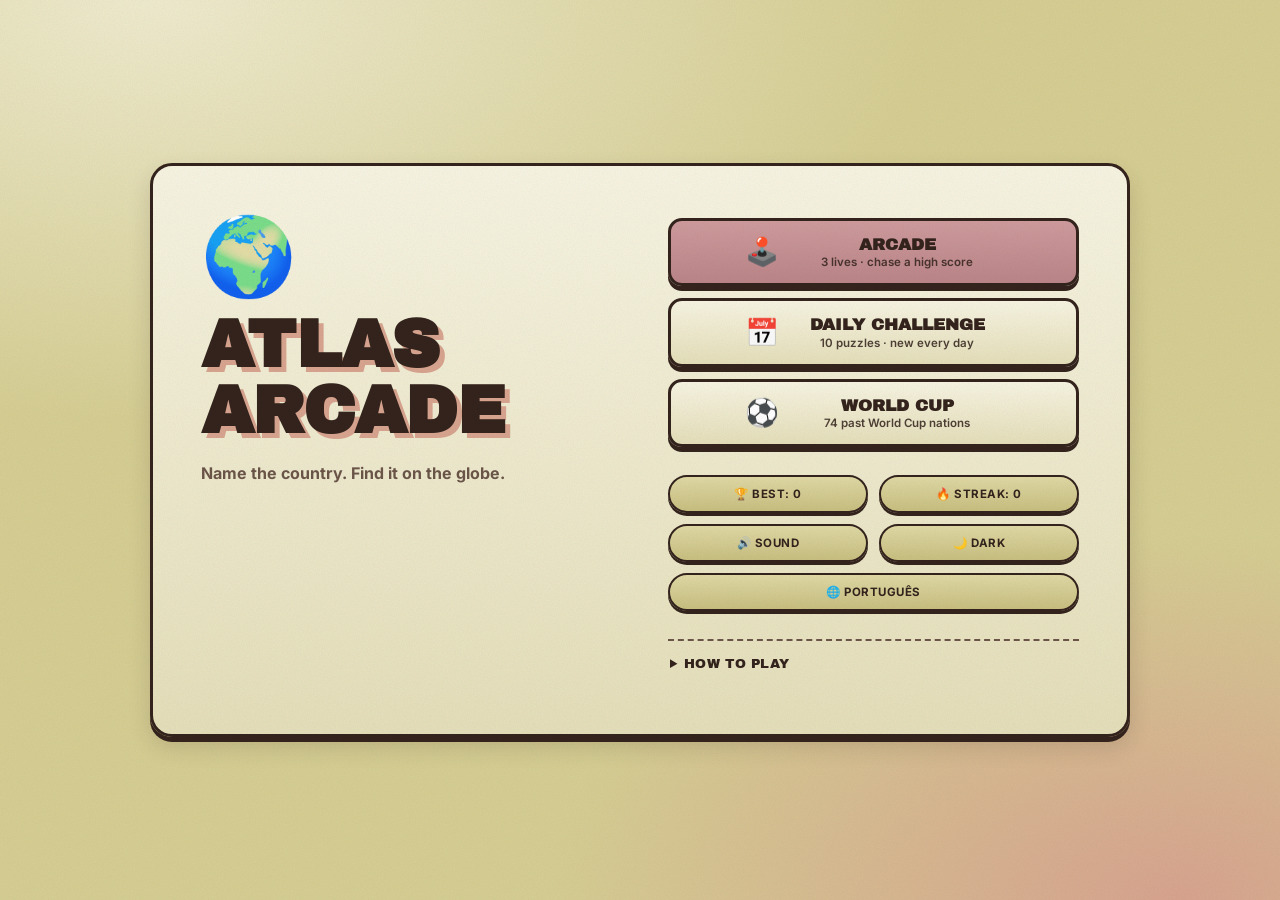
==== index.html @ b8365727 "Show mode, category and difficulty in the HUD, and centre the menu buttons HUD - A two-line readout " ====
<!DOCTYPE html>
<html lang="en">
  <head>
    <meta charset="UTF-8" />
    <meta name="viewport" content="width=device-width, initial-scale=1, viewport-fit=cover" />
    <title>Atlas Arcade: flags, capitals & the globe</title>
    <meta name="description" content="An arcade geography quiz: name countries from flags & shapes, guess capitals, and locate places on a spinning globe." />

    <!-- canonical -->
    <link rel="canonical" href="https://azevedev.github.io/atlas-arcade/" />

    <!-- Open Graph (LinkedIn, Facebook, Slack, Discord…) -->
    <meta property="og:type" content="website" />
    <meta property="og:site_name" content="Atlas Arcade" />
    <meta property="og:title" content="Atlas Arcade: a geography arcade" />
    <meta property="og:description" content="Name countries from their flag or shape, guess capitals, and tap the spinning globe to locate places. Daily challenge with a shareable emoji grid. Free, no sign-up, plays offline." />
    <meta property="og:url" content="https://azevedev.github.io/atlas-arcade/" />
    <meta property="og:image" content="https://azevedev.github.io/atlas-arcade/assets/social/og.jpg" />
    <meta property="og:image:type" content="image/jpeg" />
    <meta property="og:image:width" content="1200" />
    <meta property="og:image:height" content="630" />
    <meta property="og:image:alt" content="Atlas Arcade: flags, capitals and a spinning globe" />

    <!-- Twitter / X -->
    <meta name="twitter:card" content="summary_large_image" />
    <meta name="twitter:title" content="Atlas Arcade: a geography arcade" />
    <meta name="twitter:description" content="Name countries from their flag or shape, guess capitals, and tap the spinning globe. New daily challenge every day." />
    <meta name="twitter:image" content="https://azevedev.github.io/atlas-arcade/assets/social/og.jpg" />

    <!-- PWA / mobile -->
    <meta name="theme-color" content="#d6ce93" />
    <meta name="apple-mobile-web-app-capable" content="yes" />
    <meta name="apple-mobile-web-app-title" content="Atlas Arcade" />
    <meta name="apple-mobile-web-app-status-bar-style" content="black-translucent" />
    <link rel="manifest" href="./manifest.webmanifest" />
    <link rel="apple-touch-icon" href="./assets/social/icon-180.png" />

    <link rel="icon" href="data:image/svg+xml,%3Csvg xmlns='http://www.w3.org/2000/svg' viewBox='0 0 100 100'%3E%3Ctext y='.9em' font-size='90'%3E🌍%3C/text%3E%3C/svg%3E" />
    <link rel="stylesheet" href="./styles/theme.css" />
    <link rel="stylesheet" href="./styles/screens.css" />
    <link rel="stylesheet" href="./styles/globe.css" />

    <!-- vendored libraries (globals: d3, topojson) -->
    <script src="./vendor/d3.v7.min.js"></script>
    <script src="./vendor/topojson-client.min.js"></script>
  </head>
  <body>
    <!-- boot splash: shown until main.js has data + UI ready (see #app_loaded) -->
    <div id="boot" class="boot" role="status" aria-live="polite">
      <div class="boot-globe">🌍</div>
      <p class="boot-text" data-i18n="app.loading">Loading Atlas Arcade…</p>
    </div>

    <div id="app">
      <!-- ================= MENU ================= -->
      <section id="screen-menu" class="screen active">
        <div class="menu-card">
          <div class="menu-brand">
            <div class="logo">🌍</div>
            <h1 class="title">Atlas Arcade</h1>
            <p class="tagline" data-i18n="app.tagline">Name the country. Find it on the globe.</p>
          </div>

          <div class="menu-main">
            <div class="menu-buttons">
              <button class="btn btn-primary" id="play-arcade">
                <span class="btn-emoji">🕹️</span>
                <span class="btn-labels"><b data-i18n="menu.arcade">Arcade</b><small data-i18n="menu.arcadeSub">3 lives · chase a high score</small></span>
              </button>
              <button class="btn btn-secondary" id="play-daily">
                <span class="btn-emoji">📅</span>
                <span class="btn-labels"><b data-i18n="menu.daily">Daily Challenge</b><small id="daily-sub">10 puzzles · new every day</small></span>
              </button>
              <button class="btn btn-secondary" id="play-worldcup">
                <span class="btn-emoji">⚽</span>
                <span class="btn-labels"><b data-i18n="menu.worldcup">World Cup</b><small data-i18n="menu.worldcupSub">74 past World Cup nations</small></span>
              </button>
            </div>

            <div class="menu-meta">
              <span id="best-chip" class="chip">🏆 Best: 0</span>
              <span id="streak-chip" class="chip">🔥 Streak: 0</span>
              <button id="mute-toggle" class="chip chip-btn">🔊 Sound</button>
              <button id="theme-toggle" class="chip chip-btn">🌙 Theme</button>
              <button id="lang-toggle" class="chip chip-btn">🌐 Português</button>
            </div>

            <details class="howto">
              <summary data-i18n="menu.howto">How to play</summary>
              <ul>
                <li data-i18n-html="menu.howto1"><b>Name the country</b> from its flag, its shape, or where it lights up on the globe.</li>
                <li data-i18n-html="menu.howto2"><b>Name the capital</b>. A soft blob shows roughly where it sits.</li>
                <li data-i18n-html="menu.howto3"><b>Locate it</b> by tapping the spinning globe as close as you can. Pinch, scroll, or use the +/− buttons to zoom in on small countries.</li>
                <li data-i18n-html="menu.howto4">Tap a flag or shape to see it full size.</li>
                <li data-i18n-html="menu.howto5">Every question starts at full points. Hints and wrong guesses cost you. Chain correct answers for a <b>combo</b>.</li>
              </ul>
            </details>
          </div>
        </div>
      </section>

      <!-- ================= ARCADE CATEGORY PICKER ================= -->
      <section id="screen-arcade" class="screen">
        <div class="menu-card">
          <button class="back-link" id="arcade-back" data-i18n="picker.back">‹ Back</button>
          <div class="logo small">🕹️</div>
          <h2 class="cats-title" id="picker-title">Pick a mode</h2>
          <p class="diff-note" id="picker-note" hidden></p>
          <div class="diff-row" role="group" data-i18n-aria="diff.group" aria-label="Difficulty">
            <button type="button" class="diff-btn" data-diff="easy"   data-i18n="diff.easy">Easy</button>
            <button type="button" class="diff-btn" data-diff="normal" data-i18n="diff.normal">Normal</button>
            <button type="button" class="diff-btn" data-diff="hard"   data-i18n="diff.hard">Hard</button>
          </div>
          <p class="diff-note" id="diff-note"></p>

          <div class="cat-grid" id="arcade-cats"></div>
        </div>
      </section>

      <!-- ================= GAME ================= -->
      <section id="screen-game" class="screen">
        <header class="hud">
          <button class="hud-back" id="hud-back" data-i18n-aria="hud.back" aria-label="Back to menu">✕</button>
          <div class="hud-score"><span class="hud-label" data-i18n="hud.score">SCORE</span><span id="hud-score">0</span></div>
          <div class="hud-meta" id="hud-meta">
            <span class="hud-label" id="hud-mode"></span>
            <span class="hud-sub" id="hud-sub"></span>
          </div>
          <div class="hud-right">
            <div class="hud-lives" id="hud-lives"></div>
            <div class="hud-progress" id="hud-progress" hidden></div>
            <div class="hud-combo" id="hud-combo" hidden><span id="hud-mult">x2</span> <span class="combo-word" data-i18n="hud.combo">combo</span></div>
          </div>
        </header>

        <div class="stage">
          <div class="globe-wrap">
            <canvas id="globe"></canvas>
            <div id="globe-label" class="globe-label" hidden></div>
            <div id="locate-badge" class="locate-badge" hidden data-i18n="game.tapGlobe">tap the globe 👆</div>
            <!-- pinch works on touch and the wheel works on trackpads; these are
                 the discoverable + keyboard-reachable equivalent -->
            <!-- The stack is anchored to the bottom, so it grows upward. Order
                 matters: reset appears and disappears, so it sits at the top,
                 and + is last so the button you click repeatedly never moves
                 out from under your finger. -->
            <div class="globe-zoom" role="group" data-i18n-aria="zoom.group" aria-label="Globe zoom">
              <button type="button" class="globe-zoom-btn zoom-reset" id="zoom-reset" data-i18n-aria="zoom.reset" aria-label="Reset zoom" hidden>1×</button>
              <button type="button" class="globe-zoom-btn" id="zoom-out" data-i18n-aria="zoom.out" aria-label="Zoom out">−</button>
              <button type="button" class="globe-zoom-btn" id="zoom-in" data-i18n-aria="zoom.in" aria-label="Zoom in">+</button>
            </div>
          </div>

          <button type="button" class="clue-media" id="clue-media" hidden data-i18n-aria="clue.enlarge" aria-label="Enlarge the clue">
            <img id="clue-flag" class="clue-flag" alt="flag" hidden />
            <svg id="clue-shape" class="clue-shape" viewBox="0 0 260 260" hidden></svg>
          </button>

          <!-- result banner: sits at the top so the globe stays visible -->
          <div class="reveal" id="reveal" hidden>
            <div class="reveal-inner">
              <span class="reveal-mark" id="reveal-mark">✓</span>
              <div class="reveal-body">
                <div class="reveal-text" id="reveal-text"></div>
                <div class="reveal-points" id="reveal-points"></div>
              </div>
              <button class="reveal-continue" id="reveal-continue" hidden data-i18n="game.continue">Continue ›</button>
            </div>
          </div>
        </div>

        <div class="panel">
          <div class="meter">
            <span class="stopwatch" id="stopwatch">⏱ 0.0s</span>
            <span class="points-chip" id="points-chip"></span>
          </div>
          <p class="prompt" id="prompt">…</p>

          <div class="guesses" id="guesses"></div>
          <div class="hint-log" id="hint-log"></div>

          <div class="answer-row" id="answer-row">
            <div class="ac">
              <input id="answer" class="answer-input" type="text" autocomplete="off" autocapitalize="off" autocorrect="off" spellcheck="false" data-i18n-ph="game.placeholder" placeholder="Type your answer…" disabled />
              <ul id="suggestions" class="suggestions" role="listbox" hidden></ul>
            </div>
          </div>

          <div class="controls">
            <button class="btn btn-hint" id="btn-hint">💡 <span data-i18n="game.hint">Hint</span> <span id="hint-count" class="pill"></span></button>
            <button class="btn btn-skip" id="btn-skip"><span data-i18n="game.skip">Skip</span> ⏭</button>
          </div>
        </div>
      </section>

      <!-- ================= RESULTS ================= -->
      <section id="screen-results" class="screen">
        <div class="results-card">
          <h2 id="results-title" data-i18n="results.over">Run over!</h2>
          <div class="results-score"><span id="results-score">0</span><small data-i18n="results.points">points</small></div>
          <div id="results-stats" class="results-stats"></div>
          <div id="share-head" class="share-head" hidden></div>
          <pre id="share-grid" class="share-grid" hidden></pre>
          <div class="results-buttons">
            <button class="btn btn-secondary" id="share-btn" hidden data-i18n="results.share">📋 Share result</button>
            <button class="btn btn-primary" id="again-btn" data-i18n="results.again">Play again</button>
            <button class="btn btn-ghost" id="menu-btn" data-i18n="results.menu">Menu</button>
          </div>
        </div>
      </section>

      <!-- full-size view of a flag / shape clue; closing returns to the question -->
      <div id="lightbox" class="lightbox" hidden role="dialog" aria-modal="true" aria-labelledby="lightbox-title">
        <div class="lightbox-panel">
          <div class="lightbox-head">
            <h2 class="lightbox-title" id="lightbox-title" data-i18n="clue.title">Clue</h2>
            <button type="button" class="lightbox-close" id="lightbox-close" data-i18n-aria="clue.close" aria-label="Close and keep playing">✕</button>
          </div>
          <div class="lightbox-body" id="lightbox-body"></div>
        </div>
      </div>

      <div id="toast" class="toast" hidden></div>
    </div>

    <script type="module" src="./src/main.js"></script>
    <script>
      // Register the service worker for offline play + instant repeat loads.
      // Kept out of the module so a load failure never blocks the game.
      if ("serviceWorker" in navigator) {
        window.addEventListener("load", () => {
          navigator.serviceWorker.register("./sw.js").catch(() => {});
        });
      }
    </script>
  </body>
</html>
---- styles/theme.css ----
/* ============ fonts ============ */
/* Archivo Black for chunky display type, Inter for UI. */
@font-face {
  font-family: "Archivo Black";
  src: url("../assets/fonts/archivo-black.woff2") format("woff2");
  font-weight: 400;
  font-display: swap;
}
@font-face {
  font-family: "Inter";
  src: url("../assets/fonts/inter.woff2") format("woff2");
  font-weight: 100 900;
  font-display: swap;
}

/* ============================================================
   EARTHY TONES
   Dry Sage, Vanilla Custard, Vanilla Cream, Light Bronze, Dusty Rose,
   grounded on a rich umber ink.

   Accent lock: Dusty Rose is the ONE accent. It carries every primary
   action and every "this is the answer" moment. Sage / custard / cream /
   bronze are the neutral surface ramp and never signal an action.

   Radius rule (documented, per the shape lock):
     cards + panels  -> --radius-lg (22px)
     buttons, inputs -> --radius    (14px)
     chips + pills   -> --radius-pill (full)
   ============================================================ */
:root {
  /* raw palette */
  --sage: #a3a380;
  --sage-light: #b4b494;
  --custard: #d6ce93;
  --custard-light: #e0d9a5;
  --custard-deep: #c8bf80;
  --cream: #efebce;
  --cream-light: #f7f4e2;
  --cream-deep: #e5dfba;
  --bronze: #d8a48f;
  --bronze-light: #e3b8a6;
  --rose: #bb8588;
  --rose-light: #cf9b9d;
  --rose-deep: #9c6a6d;
  --umber: #33231c;

  /* semantic */
  --ink: #33231c;
  --ink-soft: #6b5548; /* 5.8:1 on cream */
  --line: #33231c;

  --bg-1: var(--custard);
  --card: var(--cream);
  --card-2: var(--cream-deep);
  /* page lighting: key light upper-left, bounce lower-right. Themed, because
     the raw palette tints would stay bright and blow out the dark mode. */
  --bg-glow-1: var(--cream);
  --bg-glow-2: var(--bronze);

  /* Accent contrast set. --accent is a fill colour only; at 2.6:1 on cream it
     can never be text. The three tokens below are the readable forms:
       --on-accent       text ON a rose fill              (4.9:1)
       --accent-text     rose AS text on the page / card  (5.4:1)
       --accent-text-inv rose AS text on an --ink fill    (4.9:1) */
  --accent: var(--rose);
  --accent-2: var(--bronze);
  --on-accent: #33231c;
  --accent-text: #8a4c50;
  --accent-text-inv: #bb8588;
  --focus-ring: #33231c;

  /* Success is the one place a second hue is allowed past the accent lock:
     "you got it right" is real semantic state, not decoration. Leaf green,
     picked to sit with the globe's temperate band rather than fight it.
       --ok      fill, carries ink text at 6.0:1
       --ok-text green AS text on the card at 5.6:1 */
  --ok: #8fae62;
  --ok-text: #4a6330;

  /* Continue is "move on", not "you were right", so it must not be green and
     must not be the rose accent either. Sky blue lifted off the globe's own
     atmosphere halo, so the one cool colour in the UI has a source.
     Light-with-ink-text like every other button here, rather than the lone
     dark-with-light-text button; also just reads more obviously blue.
     Ink clears 7.3:1 on the dark stop. Mid blues are avoided on purpose: they
     fail AA against both ink and cream. */
  --sheen-blue: linear-gradient(180deg, #a8d5e6, #86bcd4);
  --on-blue: #33231c;

  /* 2D-shader surfaces: a baked top-light gradient, a chunky offset shadow
     standing in for a hard cast shadow, and a soft tinted ambient shadow. */
  --sheen-card: linear-gradient(180deg, var(--cream-light), var(--cream-deep));
  --sheen-primary: linear-gradient(180deg, var(--rose-light), var(--rose));
  --sheen-quiet: linear-gradient(180deg, var(--custard-light), var(--custard-deep));
  --shadow-hard: 0 5px 0 var(--line);
  --shadow-hard-lift: 0 8px 0 var(--line);
  --shadow-soft: 0 10px 22px rgba(51, 35, 28, 0.16);

  /* ---- globe: a lit planet, not UI chrome ----
     The chrome stays cartoon; the globe is the one object on screen that reads
     naturalistic. The natural colours are pulled toward the palette on purpose:
     the ice is near cream, the arid band near custard, the temperate band near
     sage, so a realistic Earth still sits inside Earthy Tones. */
  --globe-ocean-deep: #245a70;
  --globe-ocean-shallow: #3f8ba4;
  /* land colour comes from the sampled Natural Earth II texture; this is only
     the fallback for the frames before it decodes, and if it fails to load */
  --globe-land-fallback: #6f8a53;
  --globe-atmosphere: #86bcd4;
  --globe-glare: rgba(255, 252, 240, 0.85);
  --globe-limb-light: #cfe6f0;
  --globe-limb-dark: #17384a;
  --globe-border: rgba(24, 44, 34, 0.45);
  --globe-graticule: rgba(233, 240, 226, 0.26);
  --globe-highlight: #bb8588;
  --globe-marker: #9c6a6d;
  --globe-blob: #d8a48f;
  --globe-sphere-line: #33231c;
  /* the country the player tapped, and the line back to the answer.
     Sage, not a foreign blue: it is palette-native and still reads apart
     from the rose answer. */
  --globe-tap: #7d7d5c; /* fills the tapped country, so it must beat the sage land */
  --globe-tap-pin: #d6ce93; /* the pin itself, kept far from rose so the two reads apart */
  --globe-arc: #6b5548;
  --globe-capital: #d6ce93;
  /* terminator: warm sunlight falling into cold shadow, not warm-into-brown */
  --globe-shade-light: rgba(255, 250, 228, 0.16);
  --globe-shade-dark: rgba(6, 20, 32, 0.55);
  /* the answer, once you have got it right */
  --globe-correct: #8fae62;

  --radius: 14px;
  --radius-lg: 22px;
  --radius-pill: 999px;
  --border: 3px solid var(--line);
}

/* ============ DARK: dusk over the same earth ============ */
:root[data-theme="dark"] {
  --ink: #efebce;
  --ink-soft: #b3a48f;
  --line: #1c1310;

  --bg-1: #241a15;
  --card: #3a2a22;
  --card-2: #4a362c;
  --bg-glow-1: #3f2e25;
  --bg-glow-2: #533630;

  --accent: var(--rose);
  --accent-2: var(--bronze);
  /* --ink flips to cream here, so the two accent-as-text tokens swap with it */
  --on-accent: #33231c;
  --accent-text: #cf9b9d;
  --accent-text-inv: #8a4c50;
  --focus-ring: #efebce;

  --ok: #8fae62;
  --ok-text: #a8c47c; /* 7.1:1 on the dark card */

  --sheen-card: linear-gradient(180deg, #45332a, #33251e);
  --sheen-primary: linear-gradient(180deg, var(--rose-light), var(--rose-deep));
  --sheen-quiet: linear-gradient(180deg, #4a362c, #382a22);
  --shadow-hard: 0 5px 0 var(--line);
  --shadow-hard-lift: 0 8px 0 var(--line);
  --shadow-soft: 0 10px 22px rgba(0, 0, 0, 0.42);

  /* the same planet at dusk: same hues, lower key, warmer glare */
  --globe-ocean-deep: #10303f;
  --globe-ocean-shallow: #22637a;
  --globe-land-fallback: #4a6136;
  --globe-atmosphere: #4d86a6;
  --globe-glare: rgba(255, 236, 198, 0.65);
  --globe-limb-light: #9dc4d6;
  --globe-limb-dark: #0a2331;
  --globe-border: rgba(12, 24, 18, 0.5);
  --globe-graticule: rgba(200, 214, 196, 0.16);
  --globe-highlight: #cf9b9d;
  --globe-marker: #efebce;
  --globe-blob: #d8a48f;
  --globe-sphere-line: #efebce;
  --globe-tap: #d6ce93;
  --globe-tap-pin: #d6ce93;
  --globe-arc: #b3a48f;
  --globe-capital: #d6ce93;
  --globe-shade-light: rgba(255, 244, 214, 0.14);
  --globe-shade-dark: rgba(2, 10, 18, 0.72);
  --globe-correct: #a8c47c;
}

/* ============ base ============ */
* { box-sizing: border-box; }
[hidden] { display: none !important; }
/* dvh keeps the layout still while the iOS Safari address bar collapses;
   the 100% above it is the fallback for browsers without dvh. */
html, body { margin: 0; height: 100%; height: 100dvh; }
body {
  font-family: "Inter", system-ui, sans-serif;
  color: var(--ink);
  /* warm key light from the upper left, bronze bounce from the lower right */
  background:
    radial-gradient(110% 85% at 12% 0%, var(--bg-glow-1) 0%, transparent 55%),
    radial-gradient(85% 70% at 92% 100%, var(--bg-glow-2) 0%, transparent 58%),
    var(--bg-1);
  background-attachment: fixed;
  -webkit-tap-highlight-color: transparent;
  overflow: hidden;
  transition: color 0.2s ease, background-color 0.2s ease;
}

/* Paper grain. Fixed and pointer-events:none so it composites once and never
   repaints with scrolling content. */
body::after {
  content: "";
  position: fixed;
  inset: 0;
  z-index: 90;
  pointer-events: none;
  opacity: 0.38;
  mix-blend-mode: multiply;
  background-image: url("data:image/svg+xml,%3Csvg xmlns='http://www.w3.org/2000/svg' width='160' height='160'%3E%3Cfilter id='n'%3E%3CfeTurbulence type='fractalNoise' baseFrequency='0.85' numOctaves='3' stitchTiles='stitch'/%3E%3C/filter%3E%3Crect width='160' height='160' filter='url(%23n)' opacity='0.32'/%3E%3C/svg%3E");
}
:root[data-theme="dark"] body::after { mix-blend-mode: screen; opacity: 0.2; }

h1, h2, h3, .title, .cats-title, #results-title {
  font-family: "Archivo Black", "Inter", sans-serif;
  text-transform: uppercase;
  letter-spacing: -0.01em;
  line-height: 0.98;
}
.prompt { font-family: "Archivo Black", "Inter", sans-serif; }

#app { height: 100%; position: relative; }

/* ============ keyboard focus ============ */
/* The game is fully playable from the keyboard, so every interactive element
   needs a visible ring. The offset puts it outside the control, on the page
   background, where --focus-ring always has full contrast. */
button:focus-visible,
input:focus-visible,
summary:focus-visible,
canvas:focus-visible,
[tabindex]:focus-visible {
  outline: 3px solid var(--focus-ring);
  outline-offset: 3px;
}

/* ============ screens ============ */
.screen { position: absolute; inset: 0; display: none; overflow: auto; }
.screen.active { display: flex; }

/* ============ buttons ============ */
/* Chunky moulded control: baked top-light gradient, thick ink outline, and a
   hard offset shadow that collapses on press so the button physically sinks. */
.btn {
  font-family: "Inter", sans-serif;
  font-weight: 800;
  text-transform: uppercase;
  letter-spacing: 0.03em;
  border: var(--border);
  border-radius: var(--radius);
  padding: 14px 20px;
  font-size: 0.98rem;
  color: var(--ink);
  background: var(--sheen-card);
  box-shadow: var(--shadow-hard);
  cursor: pointer;
  transition: transform 0.11s cubic-bezier(0.3, 1.6, 0.5, 1),
              box-shadow 0.11s cubic-bezier(0.3, 1.6, 0.5, 1),
              filter 0.15s ease;
  display: inline-flex;
  align-items: center;
  gap: 12px;
  justify-content: center;
}
.btn:hover { transform: translateY(-3px); box-shadow: var(--shadow-hard-lift); filter: brightness(1.03); }
.btn:active { transform: translateY(5px); box-shadow: 0 0 0 var(--line); filter: brightness(0.98); }
.btn:disabled {
  opacity: 0.45; cursor: default; transform: none;
  box-shadow: var(--shadow-hard); filter: none;
}

.btn-primary { background: var(--sheen-primary); color: var(--on-accent); }
.btn-secondary { background: var(--sheen-card); color: var(--ink); }
.btn-ghost { background: none; border-color: transparent; box-shadow: none; color: var(--ink-soft); }
.btn-ghost:hover { background: none; box-shadow: none; transform: translateY(-2px); color: var(--ink); }
.btn-ghost:active { box-shadow: none; transform: translateY(1px); }
.btn-hint { background: var(--sheen-card); color: var(--accent-text); border-color: var(--accent); }
.btn-skip { background: var(--sheen-quiet); color: var(--ink); }

.chip {
  font-family: "Inter", sans-serif;
  font-weight: 700;
  text-transform: uppercase;
  letter-spacing: 0.04em;
  font-size: 0.72rem;
  background: var(--sheen-quiet);
  color: var(--ink);
  border: 2px solid var(--line);
  border-radius: var(--radius-pill);
  padding: 7px 14px;
  box-shadow: 0 3px 0 var(--line);
  transition: transform 0.11s cubic-bezier(0.3, 1.6, 0.5, 1), box-shadow 0.11s ease;
}
.chip-btn { cursor: pointer; }
.chip-btn:hover { transform: translateY(-2px); box-shadow: 0 5px 0 var(--line); }
.chip-btn:active { transform: translateY(3px); box-shadow: 0 0 0 var(--line); }
.pill {
  background: var(--accent); color: var(--on-accent);
  border: 2px solid var(--line); border-radius: var(--radius-pill);
  padding: 1px 9px; font-size: 0.72rem; margin-left: 8px; font-weight: 800;
}

/* ============ toast ============ */
.toast {
  position: fixed; left: 50%; bottom: 28px; transform: translateX(-50%);
  background: var(--sheen-primary); color: var(--on-accent);
  padding: 13px 22px; border-radius: var(--radius-pill);
  font-weight: 800; text-transform: uppercase; letter-spacing: 0.04em; font-size: 0.85rem;
  z-index: 50; border: var(--border); box-shadow: var(--shadow-hard);
  animation: pop 0.28s cubic-bezier(0.3, 1.7, 0.5, 1);
}
@keyframes pop { from { transform: translateX(-50%) scale(0.7); opacity: 0; } }

/* ============ boot splash ============ */
.boot {
  position: fixed; inset: 0; z-index: 100;
  display: flex; flex-direction: column; align-items: center; justify-content: center;
  gap: 18px;
  background:
    radial-gradient(110% 85% at 12% 0%, var(--bg-glow-1) 0%, transparent 55%),
    var(--bg-1);
  transition: opacity 0.35s ease;
}
.boot-hide { opacity: 0; pointer-events: none; }
.boot-globe { font-size: 3.6rem; line-height: 1; animation: bob 2.6s ease-in-out infinite; }
.boot-text {
  font-family: "Archivo Black", sans-serif; text-transform: uppercase;
  letter-spacing: 0.06em; color: var(--ink); font-size: 0.9rem;
}
.boot-error { max-width: 340px; text-align: center; padding: 0 24px; color: var(--ink); }
.boot-error p { margin: 8px 0; color: var(--ink-soft); line-height: 1.5; }
.boot-error code { background: var(--card-2); padding: 3px 8px; border-radius: var(--radius-pill); font-size: 0.9em; }

/* ============ reduced motion ============ */
@media (prefers-reduced-motion: reduce) {
  *, *::before, *::after {
    animation-duration: 0.001ms !important;
    animation-iteration-count: 1 !important;
    transition-duration: 0.001ms !important;
    scroll-behavior: auto !important;
  }
}
---- styles/screens.css ----
/* ================= MENU ================= */
#screen-menu { align-items: center; justify-content: center; padding: 16px; }
.menu-card {
  width: min(460px, 94vw);
  background: var(--sheen-card);
  border: var(--border);
  border-radius: var(--radius-lg);
  box-shadow: var(--shadow-hard), var(--shadow-soft);
  padding: 24px 20px 20px;
  text-align: center;
}
/* Everything on this screen scales with the viewport so the card still fits a
   360x640 phone without scrolling. It used to overflow by 93px there. */
/* Decorative only. It must never take a click: the bob animation puts a
   transform on it, which creates a stacking context, which painted this
   full-width block on top of the absolutely-positioned back button and
   swallowed everything but its top 2px. */
.logo {
  font-size: clamp(2.4rem, 11vw, 3.6rem); line-height: 1;
  animation: bob 4s ease-in-out infinite;
  pointer-events: none;
}
@keyframes bob { 50% { transform: translateY(-9px) rotate(-6deg); } }
.title {
  display: inline-block;
  font-size: clamp(2.1rem, 11.5vw, 2.9rem); margin: 10px 0 2px; color: var(--ink);
  /* sticker-style hard offset, the type equivalent of the button shadow */
  text-shadow: 3px 3px 0 var(--bronze);
  padding-bottom: 4px;
}
.tagline {
  color: var(--ink-soft); margin: 12px 0 16px; font-weight: 700;
  font-size: 0.88rem; line-height: 1.4;
}

.menu-buttons { display: flex; flex-direction: column; gap: 12px; }
.menu-buttons .btn { padding: 14px 16px; font-size: 1.05rem; }
.btn-emoji { font-size: 1.7rem; }
.btn-labels { display: flex; flex-direction: column; align-items: flex-start; line-height: 1.15; text-align: left; }
.btn-labels b { font-family: "Archivo Black", sans-serif; text-transform: uppercase; letter-spacing: 0; font-size: 1.05rem; }
/* 0.85 (not 0.75): on the rose primary button the ink label composites to
   4.9:1 here, where 0.75 drops it under the 4.5:1 floor. */
.btn-labels small { font-weight: 600; opacity: 0.85; font-size: 0.72rem; text-transform: none; letter-spacing: 0; margin-top: 2px; }

/* 2x2, full card width. As a stacked 220px column these sat narrower than the
   250px buttons above, which read as a misalignment, and cost four rows. */
.menu-meta {
  display: grid;
  grid-template-columns: 1fr 1fr;
  gap: 10px;
  margin: 16px 0 0;
}
.menu-meta .chip { text-align: center; padding: 10px 6px; }
/* odd one out spans the row, so the grid never shows an empty cell */
#lang-toggle { grid-column: 1 / -1; }

.howto { margin-top: 16px; text-align: left; border-top: 2px dashed var(--ink-soft); padding: 4px 2px 0; }
.howto summary {
  cursor: pointer; font-family: "Archivo Black", sans-serif; text-transform: uppercase;
  letter-spacing: 0.04em; font-size: 0.82rem; padding: 11px 0; color: var(--ink);
}
.howto ul { margin: 0 0 12px; padding-left: 18px; color: var(--ink-soft); font-size: 0.9rem; line-height: 1.6; }
.howto b { color: var(--ink); }

/* ================= ARCADE CATEGORY PICKER ================= */
#screen-arcade { align-items: center; justify-content: center; padding: 24px; }
.back-link {
  position: absolute; top: 10px; left: 10px; border: none; background: none;
  color: var(--ink-soft); font-family: "Inter", sans-serif; font-weight: 800;
  text-transform: uppercase; letter-spacing: 0.06em; font-size: 0.8rem; cursor: pointer;
  /* explicit stacking so it cannot fall behind a decorative sibling again */
  z-index: 2;
  /* 44px minimum touch target, matching the other controls */
  display: inline-flex; align-items: center;
  min-height: 44px; padding: 6px 14px;
}
.back-link:hover { color: var(--accent-text); }
.menu-card { position: relative; }
.logo.small { font-size: 2.3rem; }
.cats-title { font-size: 1.6rem; margin: 10px 0 4px; color: var(--ink); }
.cat-grid { display: flex; flex-direction: column; gap: 14px; margin-top: 22px; }
.cat-btn { padding: 15px 18px; font-size: 1.05rem; }

/* ================= GAME ================= */
#screen-game { flex-direction: column; }
/* The HUD and panel are deliberately compact: every pixel they give back goes
   straight into the globe, which is the thing the player is actually reading. */
.hud {
  display: grid;
  grid-template-columns: auto auto 1fr auto;
  align-items: center;
  gap: 8px;
  padding: 7px 12px;
  border-bottom: var(--border);
  background: var(--sheen-card);
}
.hud-back {
  border: 2px solid var(--line); background: var(--sheen-quiet); color: var(--ink);
  width: 36px; height: 36px; border-radius: var(--radius); font-size: 0.9rem; cursor: pointer; font-weight: 800;
  box-shadow: 0 3px 0 var(--line);
  transition: transform 0.11s cubic-bezier(0.3, 1.6, 0.5, 1), box-shadow 0.11s ease;
}
.hud-back:hover { transform: translateY(-2px); box-shadow: 0 5px 0 var(--line); }
.hud-back:active { transform: translateY(3px); box-shadow: 0 0 0 var(--line); }
.hud-score { display: flex; flex-direction: column; line-height: 1; }
.hud-label { font-size: 0.54rem; letter-spacing: 0.18em; color: var(--ink-soft); font-weight: 800; }
#hud-score { font-family: "Archivo Black", sans-serif; font-size: 1.25rem; margin-top: 1px; }
/* What you are playing, between the score and the lives. Two short lines
   rather than one long one: at 390px a single "ARCADE · FLAGS · NORMAL" does
   not fit beside a score and three life markers. */
.hud-meta {
  display: flex; flex-direction: column; line-height: 1.2;
  min-width: 0; justify-self: center; text-align: center;
  padding: 0 6px;
}
.hud-meta .hud-label,
.hud-sub {
  white-space: nowrap; overflow: hidden; text-overflow: ellipsis; max-width: 100%;
}
.hud-sub {
  font-size: 0.55rem; letter-spacing: 0.08em; font-weight: 800;
  text-transform: uppercase; color: var(--ink);
}
/* Lives, progress and the combo badge share one right-hand slot. As separate
   grid columns the combo appearing mid-run stole width from the score and the
   mode readout, and they collided. */
.hud-right { display: flex; align-items: center; gap: 8px; justify-self: end; }
.hud-lives { font-size: 1.05rem; letter-spacing: 3px; color: var(--accent-text); font-weight: 900; }
.hud-lives .dead { color: var(--ink-soft); opacity: 0.4; }
/* a combo only exists while you are chaining correct answers, so it is green too */
.hud-combo {
  font-family: "Archivo Black", sans-serif; color: var(--on-accent);
  background: linear-gradient(180deg, #a8c47c, var(--ok)); border: 2px solid var(--line);
  padding: 5px 12px; border-radius: var(--radius-pill); font-size: 0.78rem;
  text-transform: uppercase; letter-spacing: 0.02em;
  box-shadow: 0 3px 0 var(--line);
  animation: pop 0.3s cubic-bezier(0.3, 1.7, 0.5, 1);
}
.hud-progress { font-family: "Archivo Black", sans-serif; color: var(--ink-soft); font-size: 0.9rem; }

/* narrow screens: the badge still reads as a multiplier without the word */
@media (max-width: 430px) {
  .hud-combo .combo-word { display: none; }
}

.stage { flex: 1; position: relative; display: flex; align-items: center; justify-content: center; min-height: 0; }

/* ================= PANEL ================= */
.panel {
  background: var(--sheen-card);
  border-top: var(--border);
  padding: 10px 14px calc(10px + env(safe-area-inset-bottom));
  display: flex;
  flex-direction: column;
  gap: 8px;
}
.meter { display: flex; align-items: center; justify-content: space-between; }
.stopwatch {
  font-family: "Archivo Black", sans-serif; color: var(--ink-soft); font-size: 0.8rem;
  font-variant-numeric: tabular-nums;
}
.points-chip {
  font-family: "Inter", sans-serif; font-weight: 800; color: var(--on-accent);
  background: var(--sheen-primary);
  border: 2px solid var(--line);
  border-radius: var(--radius-pill); padding: 3px 11px; font-size: 0.74rem;
  text-transform: uppercase; letter-spacing: 0.03em;
  box-shadow: 0 2px 0 var(--line);
}
.prompt { font-size: 1.18rem; font-weight: 400; margin: 0; text-align: center; color: var(--ink); line-height: 1.15; }

.guesses { display: flex; flex-wrap: wrap; gap: 7px; justify-content: center; }
.guesses .guess {
  font-size: 0.76rem; font-weight: 700; color: var(--ink-soft);
  border: 2px solid var(--ink-soft); padding: 3px 12px; border-radius: var(--radius-pill); text-decoration: line-through;
}

.hint-log { display: flex; flex-wrap: wrap; gap: 7px; justify-content: center; align-items: center; min-height: 0; }
.hint-log .hint {
  font-size: 0.76rem; font-weight: 800; border: 2px solid var(--accent); color: var(--accent-text);
  background: var(--card);
  padding: 5px 12px; border-radius: var(--radius-pill); text-transform: uppercase; letter-spacing: 0.03em;
  text-align: center; animation: pop 0.26s cubic-bezier(0.3, 1.7, 0.5, 1);
}
.hint-log .hint.mono { font-family: ui-monospace, monospace; letter-spacing: 1px; text-transform: none; }
/* media hints are buttons that open the full-size view */
.hint-log button.hint {
  font-family: inherit; font-size: 0.76rem; cursor: zoom-in;
  box-shadow: 0 3px 0 var(--line);
  transition: transform 0.11s cubic-bezier(0.3, 1.6, 0.5, 1), box-shadow 0.11s ease;
}
.hint-log button.hint:hover { transform: translateY(-2px); box-shadow: 0 5px 0 var(--line); }
.hint-log button.hint:active { transform: translateY(3px); box-shadow: 0 0 0 var(--line); }
.hint-log .hint-media { display: inline-flex; align-items: center; gap: 7px; padding: 5px 12px 5px 6px; }
.hint-log .hint-flag { width: 34px; height: auto; border: 2px solid var(--line); border-radius: 4px; display: block; }
.hint-log .hint-shape { width: 30px; height: 30px; display: block; }
.hint-log .hint-shape path { fill: var(--accent) !important; }

.answer-row { position: relative; }
.ac { position: relative; }
.answer-input {
  width: 100%; font-family: "Inter", sans-serif; font-weight: 700;
  /* 16px minimum: anything smaller makes iOS Safari zoom the page on focus,
     which is the single worst viewport jump on mobile */
  font-size: 16px;
  padding: 11px 15px; border-radius: var(--radius); border: 2px solid var(--line);
  background: var(--card); color: var(--ink); outline: none;
  /* inset shading so the field reads as carved in, the inverse of the buttons */
  box-shadow: inset 0 3px 0 rgba(51, 35, 28, 0.12);
}
/* no opacity: --ink-soft is 5.8:1 on its own, and fading it drops it under AA */
.answer-input::placeholder { color: var(--ink-soft); text-transform: none; }
.answer-input:focus { border-color: var(--accent); }
.suggestions {
  list-style: none; margin: 8px 0 0; padding: 7px; position: absolute; left: 0; right: 0; bottom: calc(100% + 8px);
  background: var(--sheen-card); border: var(--border); border-radius: var(--radius);
  box-shadow: var(--shadow-hard), var(--shadow-soft);
  z-index: 8; max-height: 42vh; overflow: auto;
}
.suggestions li { padding: 10px 13px; border-radius: var(--radius-pill); cursor: pointer; display: flex; justify-content: space-between; align-items: center; gap: 10px; }
.suggestions li.active, .suggestions li:hover { background: var(--accent); color: var(--on-accent); }
.suggestions li.active .ac-sub, .suggestions li:hover .ac-sub { color: var(--on-accent); opacity: 0.85; }
.suggestions li.ac-empty { cursor: default; color: var(--ink-soft); font-weight: 600; justify-content: center; }
.suggestions li.ac-empty:hover { background: none; color: var(--ink-soft); }
.ac-name { font-weight: 800; }
.ac-sub { font-size: 0.78rem; color: var(--ink-soft); }

.controls { display: flex; gap: 10px; }
/* 44px min-height keeps these a comfortable touch target even while compact */
.controls .btn { flex: 1; padding: 10px; font-size: 0.86rem; min-height: 44px; }

/* ================= RESULTS ================= */
#screen-results { align-items: center; justify-content: center; padding: 24px; }
.results-card {
  width: min(440px, 94vw); background: var(--sheen-card); border: var(--border);
  border-radius: var(--radius-lg); box-shadow: var(--shadow-hard), var(--shadow-soft);
  padding: 32px 26px; text-align: center;
}
#results-title { font-size: 2.2rem; margin: 0 0 8px; color: var(--ink); text-shadow: 3px 3px 0 var(--bronze); }
.results-score { margin: 14px 0 18px; }
#results-score { font-family: "Archivo Black", sans-serif; font-size: 4rem; line-height: 1; color: var(--accent-text); }
.results-score small { display: block; color: var(--ink-soft); font-weight: 800; letter-spacing: 0.18em; text-transform: uppercase; font-size: 0.66rem; margin-top: 4px; }
.results-stats { display: flex; justify-content: center; gap: 14px; flex-wrap: wrap; margin-bottom: 18px; color: var(--ink-soft); font-weight: 600; font-size: 0.9rem; }
.results-stats b { color: var(--ink); font-family: "Archivo Black", sans-serif; }
/* Title and date: ordinary text, free to wrap. Kept out of the pre block below
   because at the grid's type size a line like
   "Atlas Arcade · Desafio Diário 28/07/2026" simply ran off the card. */
.share-head {
  display: flex; flex-direction: column; gap: 2px;
  background: var(--card-2); border: 2px solid var(--line);
  border-bottom: none;
  border-radius: var(--radius) var(--radius) 0 0;
  padding: 12px 14px 8px; margin: 0;
  font-family: "Inter", sans-serif; font-weight: 700; font-size: 0.82rem;
  color: var(--ink); line-height: 1.35;
  overflow-wrap: anywhere;
  box-shadow: inset 0 3px 0 rgba(51, 35, 28, 0.12);
}
.share-head span:last-child { color: var(--ink-soft); font-weight: 600; }
.share-grid {
  font-size: 1.35rem; line-height: 1.35; background: var(--card-2);
  border: 2px solid var(--line); border-radius: 0 0 var(--radius) var(--radius);
  padding: 4px 14px 14px; margin: 0 0 18px;
  /* pre-wrap, not pre: five cells a row never needs to wrap, but if a narrow
     screen ever forces it the block still stays inside the card */
  white-space: pre-wrap; font-family: ui-monospace, monospace;
}
.results-buttons { display: flex; flex-direction: column; gap: 12px; }

/* ================= responsive ================= */
@media (min-width: 780px) {
  #screen-game { max-width: 900px; margin: 0 auto; }
  .prompt { font-size: 1.4rem; }
  .panel { padding: 12px 18px calc(12px + env(safe-area-inset-bottom)); gap: 10px; }
}

/* Desktop: the menu stops being a 460px column floating in an empty page and
   becomes an asymmetric split (brand left, actions right). Everything below
   1024px keeps the single-column mobile layout untouched. */
@media (min-width: 1024px) {
  .menu-card {
    width: min(980px, 92vw);
    display: grid;
    grid-template-columns: 1fr 1fr;
    column-gap: 56px;
    align-items: start;
    text-align: left;
    padding: 52px 48px;
  }
  .logo { font-size: 4.8rem; }
  .title { font-size: 4.2rem; margin-top: 18px; text-shadow: 5px 5px 0 var(--bronze); }
  .tagline { margin-bottom: 0; font-size: 1rem; }
  .btn-labels { text-align: left; }
  .menu-meta { gap: 11px; margin-top: 28px; }
  .howto { margin-top: 28px; }

  /* the picker uses a different layout family from the menu split: a 2-up grid */
  #screen-arcade .menu-card {
    display: block;
    width: min(760px, 92vw);
    text-align: center;
  }
  #screen-arcade .cat-grid {
    display: grid;
    grid-template-columns: 1fr 1fr;
    gap: 14px;
  }
  /* 5 categories in a 2-col grid: the first spans both so no cell is left empty */
  #screen-arcade .cat-grid .cat-btn:first-child { grid-column: 1 / -1; }
}

/* ================= DIFFICULTY SELECTOR ================= */
/* A segmented control rather than three separate buttons: the choices are
   mutually exclusive and belong to one decision. */
.diff-row {
  display: grid;
  grid-template-columns: repeat(3, 1fr);
  gap: 8px;
  margin: 16px 0 8px;
}
.diff-btn {
  font-family: "Inter", sans-serif; font-weight: 800; text-transform: uppercase;
  letter-spacing: 0.03em; font-size: 0.8rem; padding: 11px 6px; min-height: 44px;
  border: 2px solid var(--line); border-radius: var(--radius);
  background: var(--sheen-quiet); color: var(--ink); cursor: pointer;
  box-shadow: 0 3px 0 var(--line);
  transition: transform 0.11s cubic-bezier(0.3, 1.6, 0.5, 1), box-shadow 0.11s ease;
}
.diff-btn:hover { transform: translateY(-2px); box-shadow: 0 5px 0 var(--line); }
.diff-btn:active { transform: translateY(3px); box-shadow: 0 0 0 var(--line); }
.diff-btn.on { background: var(--sheen-primary); color: var(--on-accent); }
.diff-note {
  margin: 0 0 4px; color: var(--ink-soft); font-weight: 600;
  font-size: 0.78rem; line-height: 1.35; min-height: 2.1em;
}

/* ================= ICON + LABEL BUTTONS ================= */
/* Buttons that pair an icon with a label lay out as a fixed icon column plus a
   flexible label column, rather than the centred flex row .btn uses by default.
   Centring the pair as a group made each icon's position depend on how long its
   label was, so the icons drifted 39px down the menu and 34px down the picker
   instead of forming a column. */
.menu-buttons .btn,
.btn.cat-btn {
  display: grid;
  /* Fixed track widths, identical on every button, and the pair is centred as a
     block. That is what lets the icons line up AND the content sit centred: with
     a flexible label column the block width would follow the text and the icons
     would drift again. */
  grid-template-columns: 2.1rem minmax(0, 13rem);
  justify-content: center;
  align-items: center;
  gap: 14px;
}
.menu-buttons .btn .btn-labels,
.btn.cat-btn .btn-labels { align-items: center; text-align: center; }
.menu-buttons .btn .btn-emoji,
.btn.cat-btn .btn-emoji {
  justify-self: center;
  line-height: 1;
}
---- styles/globe.css ----
/* globe + clue media + reveal overlay + clue lightbox */
.globe-wrap {
  position: absolute;
  inset: 0;
  display: flex;
  align-items: center;
  justify-content: center;
  overflow: hidden;
}
/* Only a first-paint fallback: Globe.resize() measures the stage and sets the
   real pixel size, because viewport units cannot see the HUD and panel. */
#globe {
  width: min(94vw, 62vh);
  height: min(94vw, 62vh);
  touch-action: none;
  cursor: grab;
}
#globe:active { cursor: grabbing; }
#globe.pickable { cursor: crosshair; }

.globe-label {
  position: absolute;
  transform: translate(-50%, -140%);
  background: var(--sheen-primary);
  color: var(--on-accent);
  font-family: "Archivo Black", sans-serif;
  text-transform: uppercase;
  letter-spacing: 0.02em;
  padding: 6px 14px;
  border: 2px solid var(--line);
  border-radius: var(--radius-pill);
  box-shadow: 0 3px 0 var(--line);
  font-size: 0.82rem;
  white-space: nowrap;
  pointer-events: none;
  animation: pop 0.28s cubic-bezier(0.3, 1.7, 0.5, 1);
}
/* the label carries the same right/wrong signal as the banner: green when you
   got it, rose when you did not */
.globe-label.ok { background: linear-gradient(180deg, #a8c47c, var(--ok)); }
.globe-label::after {
  content: "";
  position: absolute;
  left: 50%;
  top: 100%;
  transform: translateX(-50%);
  border: 7px solid transparent;
  border-top-color: var(--line);
}

.locate-badge {
  position: absolute;
  bottom: 10px;
  left: 50%;
  transform: translateX(-50%);
  background: var(--sheen-primary);
  color: var(--on-accent);
  font-family: "Inter", sans-serif;
  font-weight: 800;
  text-transform: uppercase;
  letter-spacing: 0.04em;
  padding: 9px 18px;
  border: var(--border);
  border-radius: var(--radius-pill);
  box-shadow: 0 4px 0 var(--line);
  font-size: 0.8rem;
  animation: bob 2.2s ease-in-out infinite;
}

/* zoom controls, bottom-right of the globe area */
.globe-zoom {
  position: absolute;
  right: 10px;
  bottom: 10px;
  display: flex;
  flex-direction: column;
  gap: 8px;
  z-index: 6;
}
.globe-zoom-btn {
  width: 42px;
  height: 42px;
  border: var(--border);
  border-radius: var(--radius);
  background: var(--sheen-card);
  color: var(--ink);
  font-family: "Inter", sans-serif;
  font-weight: 800;
  font-size: 1.2rem;
  line-height: 1;
  cursor: pointer;
  display: flex;
  align-items: center;
  justify-content: center;
  padding: 0;
  box-shadow: 0 4px 0 var(--line);
  transition: transform 0.11s cubic-bezier(0.3, 1.6, 0.5, 1), box-shadow 0.11s ease;
}
.globe-zoom-btn:hover { transform: translateY(-2px); box-shadow: 0 6px 0 var(--line); }
.globe-zoom-btn:active { transform: translateY(4px); box-shadow: 0 0 0 var(--line); }
.globe-zoom-btn:disabled { opacity: 0.4; cursor: default; transform: none; box-shadow: 0 4px 0 var(--line); }
.zoom-reset { font-size: 0.82rem; background: var(--sheen-primary); color: var(--on-accent); }

/* flag / shape clue card floats over the top of the globe area */
.clue-media {
  position: absolute;
  top: 10px;
  left: 50%;
  transform: translateX(-50%);
  background: var(--sheen-card);
  border: var(--border);
  border-radius: var(--radius-lg);
  box-shadow: var(--shadow-hard), var(--shadow-soft);
  padding: 13px;
  display: flex;
  align-items: center;
  justify-content: center;
  animation: dropin 0.36s cubic-bezier(0.25, 1.6, 0.45, 1);
  font: inherit;
  cursor: zoom-in;
  z-index: 6;
  transition: top 0.28s ease, left 0.28s ease, transform 0.28s ease, padding 0.28s ease;
}
@keyframes dropin { from { transform: translate(-50%, -18px); opacity: 0; } }
.clue-flag {
  width: min(62vw, 260px);
  height: auto;
  border: 2px solid var(--line);
  border-radius: 6px;
  display: block;
  transition: width 0.28s ease;
}
.clue-shape {
  width: min(52vw, 220px);
  height: min(52vw, 220px);
  display: block;
  transition: width 0.28s ease, height 0.28s ease;
}
.clue-shape path { fill: var(--accent) !important; }

/* Once the player starts turning the globe the clue steps aside: it shrinks and
   moves to the corner so it stops covering the part of the globe being read.
   Tapping it opens the full-size view. */
.clue-media.compact {
  top: 8px;
  left: 8px;
  transform: none;
  padding: 6px;
  border-radius: var(--radius);
  animation: none;
}
.clue-media.compact .clue-flag { width: 62px; }
.clue-media.compact .clue-shape { width: 46px; height: 46px; }

/* result banner: sits at the top of the stage so the globe stays visible */
.reveal {
  position: absolute;
  top: 10px;
  left: 50%;
  transform: translateX(-50%);
  z-index: 20;
  width: min(94%, 470px);
}
.reveal-inner {
  background: var(--sheen-card);
  border: var(--border);
  border-radius: var(--radius-lg);
  box-shadow: var(--shadow-hard), var(--shadow-soft);
  padding: 13px 15px;
  display: flex;
  align-items: center;
  gap: 13px;
  animation: dropin-plain 0.36s cubic-bezier(0.25, 1.6, 0.45, 1);
}
@keyframes dropin-plain { from { transform: translateY(-18px); opacity: 0; } }
/* Getting it right goes green, top to bottom: the banner edge, the tick, the
   answer, the points earned. Wrong stays neutral ink. */
.reveal.ok .reveal-inner { border-color: var(--ok); box-shadow: 0 5px 0 var(--ok-text), var(--shadow-soft); }
.reveal-mark {
  font-family: "Archivo Black", sans-serif; font-size: 1.4rem; line-height: 1; flex-shrink: 0;
  width: 38px; height: 38px; display: flex; align-items: center; justify-content: center;
  border: 2px solid var(--line); border-radius: var(--radius-pill);
}
.reveal.ok .reveal-mark {
  color: var(--on-accent);
  background: linear-gradient(180deg, #a8c47c, var(--ok));
  animation: stamp 0.42s cubic-bezier(0.3, 1.8, 0.5, 1);
}
/* the tick lands like a stamp: the one moment worth a flourish */
@keyframes stamp { 0% { transform: scale(0.2) rotate(-24deg); opacity: 0; } 60% { transform: scale(1.18) rotate(6deg); } }
.reveal.bad .reveal-mark { color: var(--card); background: var(--ink); }
.reveal-body { flex: 1; text-align: left; min-width: 0; }
.reveal-text { font-family: "Archivo Black", sans-serif; font-size: 1rem; color: var(--ink); }
.reveal-text b { color: var(--accent-text); }
.reveal.ok .reveal-text b { color: var(--ok-text); }
.reveal-points { font-family: "Inter", sans-serif; font-weight: 700; color: var(--ink-soft); font-size: 0.8rem; text-transform: uppercase; letter-spacing: 0.03em; }
.reveal-points.plus { color: var(--ok-text); }
.reveal-continue {
  flex-shrink: 0;
  border: var(--border);
  cursor: pointer;
  font-family: "Inter", sans-serif;
  font-weight: 800;
  text-transform: uppercase;
  letter-spacing: 0.03em;
  color: var(--on-blue);
  background: var(--sheen-blue);
  border-radius: var(--radius);
  padding: 10px 17px;
  font-size: 0.85rem;
  box-shadow: 0 4px 0 var(--line);
  transition: transform 0.11s cubic-bezier(0.3, 1.6, 0.5, 1), box-shadow 0.11s ease;
}
.reveal-continue:hover { transform: translateY(-2px); box-shadow: 0 6px 0 var(--line); filter: brightness(1.12); }
.reveal-continue:active { transform: translateY(4px); box-shadow: 0 0 0 var(--line); }

/* ================= clue lightbox ================= */
.lightbox {
  position: fixed;
  inset: 0;
  z-index: 60;
  display: flex;
  align-items: center;
  justify-content: center;
  padding: 20px;
  background: color-mix(in srgb, var(--bg-1) 86%, transparent);
}
.lightbox-panel {
  width: min(560px, 100%);
  max-height: 100%;
  background: var(--sheen-card);
  border: var(--border);
  border-radius: var(--radius-lg);
  box-shadow: var(--shadow-hard), var(--shadow-soft);
  padding: 18px;
  display: flex;
  flex-direction: column;
  gap: 14px;
  animation: dropin-plain 0.26s cubic-bezier(0.25, 1.6, 0.45, 1);
}
.lightbox-head { display: flex; align-items: center; justify-content: space-between; gap: 12px; }
.lightbox-title {
  font-family: "Archivo Black", sans-serif; text-transform: uppercase;
  font-size: 0.95rem; letter-spacing: 0.04em; margin: 0; color: var(--ink);
}
.lightbox-close {
  border: var(--border); background: var(--sheen-quiet); color: var(--ink);
  width: 42px; height: 42px; border-radius: var(--radius);
  font-size: 1rem; font-weight: 800; cursor: pointer; flex-shrink: 0;
  box-shadow: 0 4px 0 var(--line);
  transition: transform 0.11s cubic-bezier(0.3, 1.6, 0.5, 1), box-shadow 0.11s ease;
}
.lightbox-close:hover { transform: translateY(-2px); box-shadow: 0 6px 0 var(--line); }
.lightbox-close:active { transform: translateY(4px); box-shadow: 0 0 0 var(--line); }
.lightbox-body { display: flex; align-items: center; justify-content: center; min-height: 0; overflow: auto; }
.lightbox-body img { width: 100%; height: auto; border: var(--border); border-radius: var(--radius); display: block; }
.lightbox-body svg { width: min(100%, 420px); height: auto; aspect-ratio: 1; display: block; }
.lightbox-body svg path { fill: var(--accent) !important; }
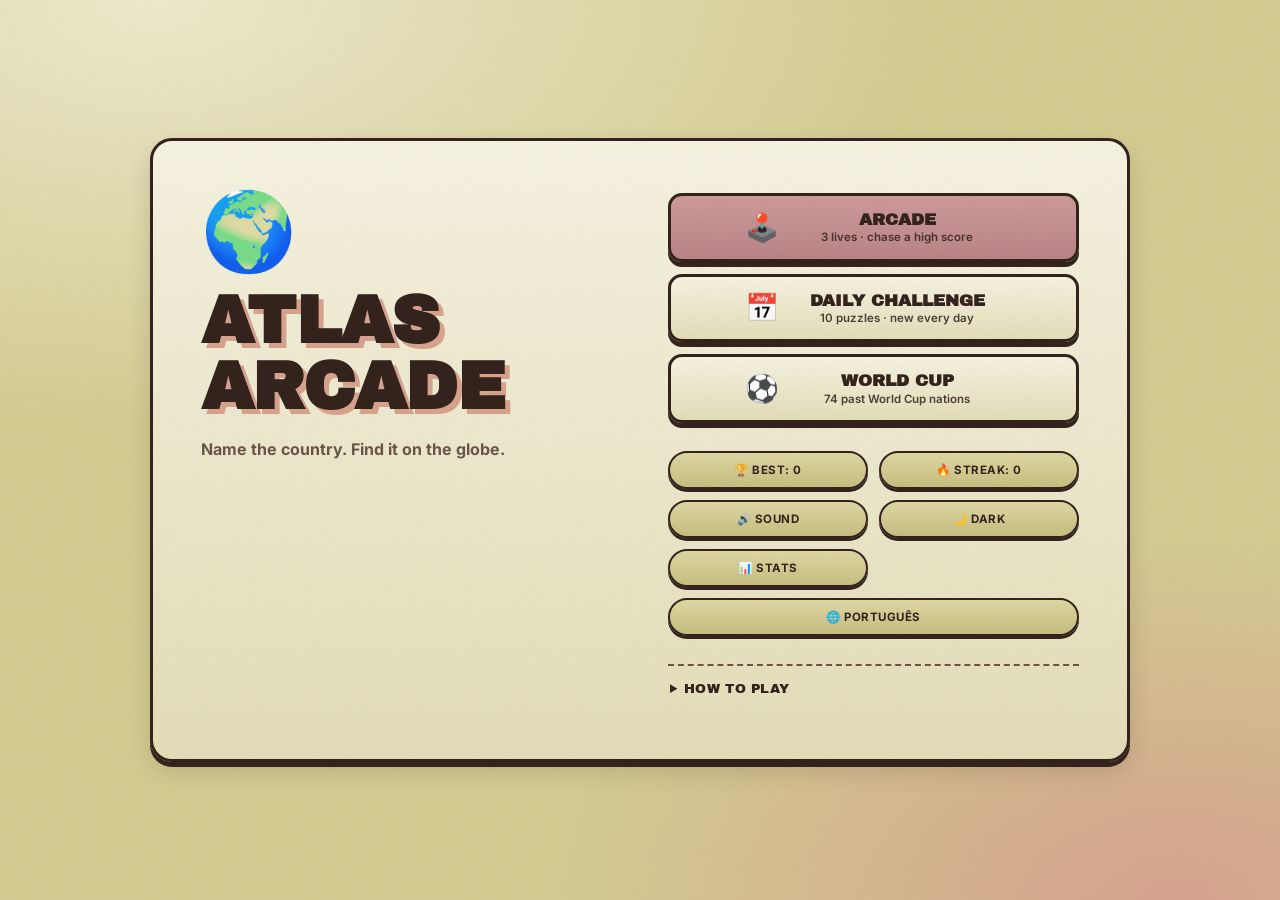
==== commit fa819bbd: "Add Wordle-style personal statistics for the Daily Wordle has no leaderboard. Its loop is a daily pu" ====
--- a/index.html
+++ b/index.html
@@ -82,6 +82,7 @@
               <span id="streak-chip" class="chip">🔥 Streak: 0</span>
               <button id="mute-toggle" class="chip chip-btn">🔊 Sound</button>
               <button id="theme-toggle" class="chip chip-btn">🌙 Theme</button>
+              <button id="stats-toggle" class="chip chip-btn">📊 Stats</button>
               <button id="lang-toggle" class="chip chip-btn">🌐 Português</button>
             </div>
 
@@ -209,6 +210,20 @@
         </div>
       </section>
 
+      <!-- Wordle-style personal stats: nothing leaves the device -->
+      <div id="stats-modal" class="lightbox" hidden role="dialog" aria-modal="true" aria-labelledby="stats-title">
+        <div class="lightbox-panel">
+          <div class="lightbox-head">
+            <h2 class="lightbox-title" id="stats-title" data-i18n="stats.title">Statistics</h2>
+            <button type="button" class="lightbox-close" id="stats-close" data-i18n-aria="stats.close" aria-label="Close">✕</button>
+          </div>
+          <div class="stats-tiles" id="stats-tiles"></div>
+          <h3 class="stats-sub" id="stats-dist-title" data-i18n="stats.distribution">Correct answers</h3>
+          <div class="stats-dist" id="stats-dist"></div>
+          <p class="stats-note" id="stats-note" data-i18n="stats.local">Kept on this device only.</p>
+        </div>
+      </div>
+
       <!-- full-size view of a flag / shape clue; closing returns to the question -->
       <div id="lightbox" class="lightbox" hidden role="dialog" aria-modal="true" aria-labelledby="lightbox-title">
         <div class="lightbox-panel">
--- a/styles/theme.css
+++ b/styles/theme.css
@@ -129,6 +129,13 @@
   /* the answer, once you have got it right */
   --globe-correct: #8fae62;
 
+  /* Stats chart. One series, so one neutral; the second colour marks only the
+     run just finished. Set explicitly per theme rather than mixed from --ink:
+     an alpha tint that reads well on cream is nearly invisible on umber. */
+  --chart-track: #e5e0c4;
+  --chart-bar: #bdb79b;
+  --chart-bar-on: #4a6330;
+
   --radius: 14px;
   --radius-lg: 22px;
   --radius-pill: 999px;
@@ -186,6 +193,10 @@
   --globe-shade-light: rgba(255, 244, 214, 0.14);
   --globe-shade-dark: rgba(2, 10, 18, 0.72);
   --globe-correct: #a8c47c;
+
+  --chart-track: #3d2f26;
+  --chart-bar: #55523f;
+  --chart-bar-on: #a8c47c;
 }
 
 /* ============ base ============ */
--- a/styles/screens.css
+++ b/styles/screens.css
@@ -359,3 +359,46 @@
   justify-self: center;
   line-height: 1;
 }
+
+/* ================= STATISTICS ================= */
+.stats-tiles { display: grid; grid-template-columns: repeat(4, 1fr); gap: 8px; }
+.stat-tile {
+  display: flex; flex-direction: column; align-items: center; gap: 2px;
+  background: var(--sheen-quiet); border: 2px solid var(--line);
+  border-radius: var(--radius); padding: 10px 4px;
+}
+.stat-tile b { font-family: "Archivo Black", sans-serif; font-size: 1.25rem; line-height: 1; color: var(--ink); }
+.stat-tile span {
+  font-size: 0.52rem; letter-spacing: 0.06em; text-transform: uppercase;
+  font-weight: 800; color: var(--ink-soft); text-align: center; line-height: 1.2;
+}
+.stats-sub {
+  font-family: "Archivo Black", sans-serif; text-transform: uppercase;
+  font-size: 0.72rem; letter-spacing: 0.06em; margin: 4px 0 0; color: var(--ink);
+}
+
+/* One series, so one hue and no legend: the heading names it. Bars start at
+   zero and are labelled directly, which doubles as the axis. */
+.stats-dist { display: flex; flex-direction: column; gap: 3px; }
+.dist-row { display: grid; grid-template-columns: 1.1rem 1fr 1.4rem; align-items: center; gap: 8px; }
+.dist-key, .dist-val {
+  font-family: ui-monospace, monospace; font-size: 0.7rem; font-weight: 700;
+  color: var(--ink-soft); font-variant-numeric: tabular-nums;
+}
+.dist-val { text-align: right; }
+.dist-track { height: 14px; background: var(--chart-track); border-radius: 4px; }
+/* Ink tint rather than a palette hue, so the bars stay a neutral single series
+   and invert correctly with the theme. */
+.dist-bar {
+  display: block; height: 100%; background: var(--chart-bar);
+  border-radius: 4px; min-width: 0;
+}
+/* The run just finished. The first attempt used --ok against a custard bar and
+   measured 1.34:1: different hue, near-identical luminance, which is precisely
+   the pair a colourblind or greyscale reader cannot separate. The deeper green
+   is well clear of the neutral in lightness, and the row is bolded too, so the
+   highlight never rests on colour alone. */
+.dist-row.on .dist-bar { background: var(--chart-bar-on); }
+.dist-row.on .dist-key,
+.dist-row.on .dist-val { color: var(--ok-text); font-weight: 800; }
+.stats-note { margin: 2px 0 0; font-size: 0.68rem; color: var(--ink-soft); line-height: 1.35; }
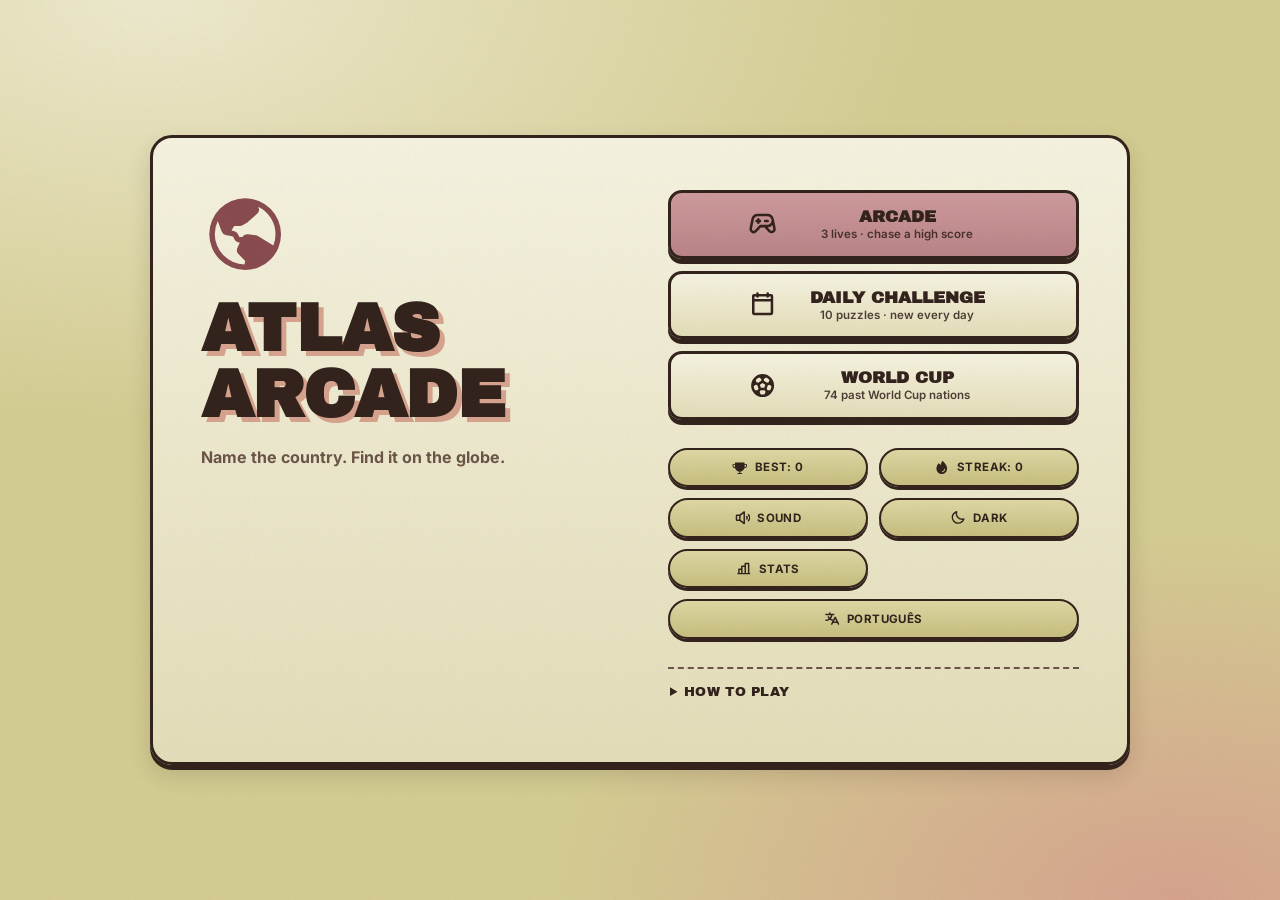
==== commit 69e1a5f6: "Replace UI emoji with a Phosphor icon set Emoji rendered as whatever glyph each platform ships, in c" ====
--- a/index.html
+++ b/index.html
@@ -35,7 +35,7 @@
     <link rel="manifest" href="./manifest.webmanifest" />
     <link rel="apple-touch-icon" href="./assets/social/icon-180.png" />
 
-    <link rel="icon" href="data:image/svg+xml,%3Csvg xmlns='http://www.w3.org/2000/svg' viewBox='0 0 100 100'%3E%3Ctext y='.9em' font-size='90'%3E🌍%3C/text%3E%3C/svg%3E" />
+    <link rel="icon" href="./assets/social/favicon.svg" type="image/svg+xml" />
     <link rel="stylesheet" href="./styles/theme.css" />
     <link rel="stylesheet" href="./styles/screens.css" />
     <link rel="stylesheet" href="./styles/globe.css" />
@@ -43,11 +43,57 @@
     <!-- vendored libraries (globals: d3, topojson) -->
     <script src="./vendor/d3.v7.min.js"></script>
     <script src="./vendor/topojson-client.min.js"></script>
+
+    <!-- Analytics (Umami: cookieless, no personal data, so no consent banner).
+         data-domains keeps localhost and any fork's Pages site out of the
+         numbers; data-do-not-track honours the browser's DNT setting. Blocked
+         or offline, window.umami is simply absent and src/analytics.js no-ops. -->
+    <script
+      defer
+      src="https://cloud.umami.is/script.js"
+      data-website-id="a7daffd3-b63f-476b-80c4-8f9c0dd16e01"
+      data-domains="azevedev.github.io"
+      data-do-not-track="true"
+    ></script>
   </head>
   <body>
+    <!-- Icon sprite. Inlined rather than fetched: it has to be there before the
+         boot splash paints, and external <use href="file.svg#id"> is still not
+         reliable in Safari. Regenerate with scripts/build_icons.py. -->
+    <!-- ICONS:START -->
+    <!-- Phosphor Icons 2.1.1 (MIT). Generated by scripts/build_icons.py — do not edit by hand. -->
+    <svg class="icon-sprite" aria-hidden="true" focusable="false">
+      <symbol id="i-globe" viewBox="0 0 256 256"><path d="M128,20A108,108,0,1,0,236,128,108.12,108.12,0,0,0,128,20Zm84,108a83.64,83.64,0,0,1-4.47,27L167,130a19.65,19.65,0,0,0-7.8-2.78l-22.82-3.08A20.14,20.14,0,0,0,117.72,132h-4.07l-2.71-5.6a19.88,19.88,0,0,0-13.8-10.84L94.46,115l4-7h14.39a20,20,0,0,0,9.66-2.49l12.25-6.76a20.57,20.57,0,0,0,3.74-2.68l26.92-24.33A20,20,0,0,0,172,56.49,84,84,0,0,1,212,128ZM140.76,45l6.2,11.1L122.75,78l-10.93,6H96.14A20.05,20.05,0,0,0,78.78,94.06l-4.49,7.85L67.68,84.28l9.91-23.42A83.91,83.91,0,0,1,140.76,45ZM44,128a83.52,83.52,0,0,1,4.4-26.77l7.74,20.65a19.89,19.89,0,0,0,14.52,12.53l19.53,4.2,3,6.1a20.11,20.11,0,0,0,13.55,10.77l-5,11.12a20,20,0,0,0,3.58,21.71l.21.22,18.16,18.7-.89,4.59A84.09,84.09,0,0,1,44,128Zm103.65,81.66a20.11,20.11,0,0,0-5-17.3l-.21-.22-17.72-18.25,11.37-25.52,19,2.56,41.43,25.48A84.2,84.2,0,0,1,147.65,209.66Z"/></symbol>
+      <symbol id="i-globe-fill" viewBox="0 0 256 256"><path d="M128,24A104,104,0,1,0,232,128,104.11,104.11,0,0,0,128,24Zm88,104a87.62,87.62,0,0,1-6.4,32.94l-44.7-27.49a15.92,15.92,0,0,0-6.24-2.23l-22.82-3.08a16.11,16.11,0,0,0-16,7.86h-8.72l-3.8-7.86a15.91,15.91,0,0,0-11-8.67l-8-1.73L96.14,104h16.71a16.06,16.06,0,0,0,7.73-2l12.25-6.76a16.62,16.62,0,0,0,3-2.14l26.91-24.34A15.93,15.93,0,0,0,166,49.1l-.36-.65A88.11,88.11,0,0,1,216,128ZM40,128a87.53,87.53,0,0,1,8.54-37.8l11.34,30.27a16,16,0,0,0,11.62,10l21.43,4.61L96.74,143a16.09,16.09,0,0,0,14.4,9h1.48l-7.23,16.23a16,16,0,0,0,2.86,17.37l.14.14L128,205.94l-1.94,10A88.11,88.11,0,0,1,40,128Z"/></symbol>
+      <symbol id="i-arcade" viewBox="0 0 256 256"><path d="M176,116H152a12,12,0,0,1,0-24h24a12,12,0,0,1,0,24ZM104,92h-4V88a12,12,0,0,0-24,0v4H72a12,12,0,0,0,0,24h4v4a12,12,0,0,0,24,0v-4h4a12,12,0,0,0,0-24ZM244.76,202.94a40,40,0,0,1-61,5.35,7,7,0,0,1-.53-.56L144.67,164H111.33L72.81,207.73c-.17.19-.35.38-.53.56A40,40,0,0,1,4.62,173.05a1.18,1.18,0,0,1,0-.2L21,88.79A63.88,63.88,0,0,1,83.88,36H172a64.08,64.08,0,0,1,62.93,52.48,1.8,1.8,0,0,1,0,.19l16.36,84.17a1.77,1.77,0,0,1,0,.2A39.74,39.74,0,0,1,244.76,202.94ZM172,140a40,40,0,0,0,0-80H83.89A39.9,39.9,0,0,0,44.62,93.06a1.55,1.55,0,0,0,0,.21l-16.34,84a16,16,0,0,0,13,18.44,16.07,16.07,0,0,0,13.86-4.21L96.9,144.07a12,12,0,0,1,9-4.07Zm55.76,37.31-7-35.95a63.84,63.84,0,0,1-44.27,22.46l24.41,27.72a16,16,0,0,0,26.85-14.23Z"/></symbol>
+      <symbol id="i-daily" viewBox="0 0 256 256"><path d="M208,28H188V24a12,12,0,0,0-24,0v4H92V24a12,12,0,0,0-24,0v4H48A20,20,0,0,0,28,48V208a20,20,0,0,0,20,20H208a20,20,0,0,0,20-20V48A20,20,0,0,0,208,28ZM68,52a12,12,0,0,0,24,0h72a12,12,0,0,0,24,0h16V76H52V52ZM52,204V100H204V204Z"/></symbol>
+      <symbol id="i-worldcup" viewBox="0 0 256 256"><path d="M128,20A108,108,0,1,0,236,128,108.12,108.12,0,0,0,128,20Zm71.88,151.42h-24L166.1,158l11.3-32.94L193.15,120l18.6,14.26A83.42,83.42,0,0,1,199.88,171.42ZM44.25,134.21,62.85,120l15.75,5.11L89.9,158l-9.75,13.42h-24A83.42,83.42,0,0,1,44.25,134.21ZM111.85,148l-9.54-27.77L128,102.56l25.69,17.67L144.15,148Zm80.66-73.73-6.78,22.85-15.81,5.14L140,81.69V65.46l21.22-14.59A84.27,84.27,0,0,1,192.51,74.27ZM94.78,50.87,116,65.46V81.69L86.08,102.26,70.27,97.12,63.49,74.27A84.27,84.27,0,0,1,94.78,50.87Zm13.58,158.79-8.62-24.37L109.39,172h37.22l9.65,13.29-8.62,24.37a83.59,83.59,0,0,1-39.28,0Z"/></symbol>
+      <symbol id="i-trophy" viewBox="0 0 256 256"><path d="M232,64H208V48a8,8,0,0,0-8-8H56a8,8,0,0,0-8,8V64H24A16,16,0,0,0,8,80V96a40,40,0,0,0,40,40h3.65A80.13,80.13,0,0,0,120,191.61V216H96a8,8,0,0,0,0,16h64a8,8,0,0,0,0-16H136V191.58c31.94-3.23,58.44-25.64,68.08-55.58H208a40,40,0,0,0,40-40V80A16,16,0,0,0,232,64ZM48,120A24,24,0,0,1,24,96V80H48v32q0,4,.39,8ZM232,96a24,24,0,0,1-24,24h-.5a81.81,81.81,0,0,0,.5-8.9V80h24Z"/></symbol>
+      <symbol id="i-fire" viewBox="0 0 256 256"><path d="M143.38,17.85a8,8,0,0,0-12.63,3.41l-22,60.41L84.59,58.26a8,8,0,0,0-11.93.89C51,87.53,40,116.08,40,144a88,88,0,0,0,176,0C216,84.55,165.21,36,143.38,17.85Zm40.51,135.49a57.6,57.6,0,0,1-46.56,46.55A7.65,7.65,0,0,1,136,200a8,8,0,0,1-1.32-15.89c16.57-2.79,30.63-16.85,33.44-33.45a8,8,0,0,1,15.78,2.68Z"/></symbol>
+      <symbol id="i-sound" viewBox="0 0 256 256"><path d="M157.27,21.22a12,12,0,0,0-12.64,1.31L75.88,76H32A20,20,0,0,0,12,96v64a20,20,0,0,0,20,20H75.88l68.75,53.47A12,12,0,0,0,164,224V32A12,12,0,0,0,157.27,21.22ZM36,100H68v56H36Zm104,99.46L92,162.13V93.87l48-37.33ZM212,128a44,44,0,0,1-11,29.11,12,12,0,1,1-18-15.88,20,20,0,0,0,0-26.43,12,12,0,0,1,18-15.86A43.94,43.94,0,0,1,212,128Zm40,0a83.87,83.87,0,0,1-21.39,56,12,12,0,0,1-17.89-16,60,60,0,0,0,0-80,12,12,0,1,1,17.88-16A83.87,83.87,0,0,1,252,128Z"/></symbol>
+      <symbol id="i-muted" viewBox="0 0 256 256"><path d="M56.88,31.93A12,12,0,1,0,39.12,48.07L64.51,76H32A20,20,0,0,0,12,96v64a20,20,0,0,0,20,20H75.88l68.75,53.47A12,12,0,0,0,164,224V185.44l35.12,38.63a12,12,0,0,0,17.76-16.14ZM36,100H68v56H36Zm104,99.46L92,162.13V106.24L140,159Zm-31-134a12,12,0,0,1,2.11-16.84l33.51-26.07A12,12,0,0,1,164,32V94.94a12,12,0,0,1-24,0V56.54l-14.15,11A12,12,0,0,1,109,65.44Zm74,49.35a12,12,0,0,1,18-15.85,44,44,0,0,1,5.55,50.21,12,12,0,0,1-21-11.55A19.67,19.67,0,0,0,188,128,20,20,0,0,0,183,114.79ZM252,128a84.18,84.18,0,0,1-19.11,53.35,12,12,0,1,1-18.53-15.25A60,60,0,0,0,212.73,88a12,12,0,1,1,17.88-16A83.87,83.87,0,0,1,252,128Z"/></symbol>
+      <symbol id="i-dark" viewBox="0 0 256 256"><path d="M236.37,139.4a12,12,0,0,0-12-3A84.07,84.07,0,0,1,119.6,31.59a12,12,0,0,0-15-15A108.86,108.86,0,0,0,49.69,55.07,108,108,0,0,0,136,228a107.09,107.09,0,0,0,64.93-21.69,108.86,108.86,0,0,0,38.44-54.94A12,12,0,0,0,236.37,139.4Zm-49.88,47.74A84,84,0,0,1,68.86,69.51,84.93,84.93,0,0,1,92.27,48.29Q92,52.13,92,56A108.12,108.12,0,0,0,200,164q3.87,0,7.71-.27A84.79,84.79,0,0,1,186.49,187.14Z"/></symbol>
+      <symbol id="i-light" viewBox="0 0 256 256"><path d="M116,36V20a12,12,0,0,1,24,0V36a12,12,0,0,1-24,0Zm80,92a68,68,0,1,1-68-68A68.07,68.07,0,0,1,196,128Zm-24,0a44,44,0,1,0-44,44A44.05,44.05,0,0,0,172,128ZM51.51,68.49a12,12,0,1,0,17-17l-12-12a12,12,0,0,0-17,17Zm0,119-12,12a12,12,0,0,0,17,17l12-12a12,12,0,1,0-17-17ZM196,72a12,12,0,0,0,8.49-3.51l12-12a12,12,0,0,0-17-17l-12,12A12,12,0,0,0,196,72Zm8.49,115.51a12,12,0,0,0-17,17l12,12a12,12,0,0,0,17-17ZM48,128a12,12,0,0,0-12-12H20a12,12,0,0,0,0,24H36A12,12,0,0,0,48,128Zm80,80a12,12,0,0,0-12,12v16a12,12,0,0,0,24,0V220A12,12,0,0,0,128,208Zm108-92H220a12,12,0,0,0,0,24h16a12,12,0,0,0,0-24Z"/></symbol>
+      <symbol id="i-stats" viewBox="0 0 256 256"><path d="M224,196h-4V40a12,12,0,0,0-12-12H152a12,12,0,0,0-12,12V76H96A12,12,0,0,0,84,88v36H48a12,12,0,0,0-12,12v60H32a12,12,0,0,0,0,24H224a12,12,0,0,0,0-24ZM164,52h32V196H164Zm-56,48h32v96H108ZM60,148H84v48H60Z"/></symbol>
+      <symbol id="i-language" viewBox="0 0 256 256"><path d="M250.73,210.63l-56-112a12,12,0,0,0-21.46,0l-20.52,41A84.2,84.2,0,0,1,114,126.22,107.48,107.48,0,0,0,139.33,68H160a12,12,0,0,0,0-24H108V32a12,12,0,0,0-24,0V44H32a12,12,0,0,0,0,24h83.13A83.69,83.69,0,0,1,96,110.35,84,84,0,0,1,83.6,91a12,12,0,1,0-21.81,10A107.55,107.55,0,0,0,78,126.24,83.54,83.54,0,0,1,32,140a12,12,0,0,0,0,24,107.47,107.47,0,0,0,64-21.07,108.4,108.4,0,0,0,45.39,19.44l-24.13,48.26a12,12,0,1,0,21.46,10.73L151.41,196h65.17l12.68,25.36a12,12,0,1,0,21.47-10.73ZM163.41,172,184,130.83,204.58,172Z"/></symbol>
+      <symbol id="i-close" viewBox="0 0 256 256"><path d="M208.49,191.51a12,12,0,0,1-17,17L128,145,64.49,208.49a12,12,0,0,1-17-17L111,128,47.51,64.49a12,12,0,0,1,17-17L128,111l63.51-63.52a12,12,0,0,1,17,17L145,128Z"/></symbol>
+      <symbol id="i-tap" viewBox="0 0 256 256"><path d="M228,156v36c0,13.85-1.63,26.52-4.58,35.68a12,12,0,1,1-22.84-7.36c2.14-6.65,3.42-17.24,3.42-28.32V156a8,8,0,0,0-16,0v4a12,12,0,0,1-24,0V140a8,8,0,0,0-16,0v12a12,12,0,0,1-24,0V84a8,8,0,0,0-16,0V192a12,12,0,0,1-22.18,6.34l-18.68-30-.21-.34A8,8,0,0,0,53,175.92L78.27,217.8a12,12,0,0,1-20.56,12.39l-25.31-42-.12-.2A32,32,0,0,1,84,150.83V84a32,32,0,0,1,64,0v25a32,32,0,0,1,36.78,17A32,32,0,0,1,228,156ZM56,96A12,12,0,0,0,68,84a48,48,0,0,1,96,0,12,12,0,0,0,24,0A72,72,0,0,0,44,84,12,12,0,0,0,56,96Z"/></symbol>
+      <symbol id="i-check" viewBox="0 0 256 256"><path d="M232.49,80.49l-128,128a12,12,0,0,1-17,0l-56-56a12,12,0,1,1,17-17L96,183,215.51,63.51a12,12,0,0,1,17,17Z"/></symbol>
+      <symbol id="i-share" viewBox="0 0 256 256"><path d="M172,164a12,12,0,0,1-12,12H96a12,12,0,0,1,0-24h64A12,12,0,0,1,172,164Zm-12-52H96a12,12,0,0,0,0,24h64a12,12,0,0,0,0-24Zm60-64V216a20,20,0,0,1-20,20H56a20,20,0,0,1-20-20V48A20,20,0,0,1,56,28H90.53a51.88,51.88,0,0,1,74.94,0H200A20,20,0,0,1,220,48ZM100.29,60h55.42a28,28,0,0,0-55.42,0ZM196,52H178.59A52.13,52.13,0,0,1,180,64v8a12,12,0,0,1-12,12H88A12,12,0,0,1,76,72V64a52.13,52.13,0,0,1,1.41-12H60V212H196Z"/></symbol>
+      <symbol id="i-hint" viewBox="0 0 256 256"><path d="M176,232a8,8,0,0,1-8,8H88a8,8,0,0,1,0-16h80A8,8,0,0,1,176,232Zm40-128a87.55,87.55,0,0,1-33.64,69.21A16.24,16.24,0,0,0,176,186v6a16,16,0,0,1-16,16H96a16,16,0,0,1-16-16v-6a16,16,0,0,0-6.23-12.66A87.59,87.59,0,0,1,40,104.49C39.74,56.83,78.26,17.14,125.88,16A88,88,0,0,1,216,104Zm-32.11-9.34a57.6,57.6,0,0,0-46.56-46.55,8,8,0,0,0-2.66,15.78c16.57,2.79,30.63,16.85,33.44,33.45A8,8,0,0,0,176,104a9,9,0,0,0,1.35-.11A8,8,0,0,0,183.89,94.66Z"/></symbol>
+      <symbol id="i-skip" viewBox="0 0 256 256"><path d="M200,28a12,12,0,0,0-12,12v62l-113.45-71A20,20,0,0,0,44,47.88V208.12A20,20,0,0,0,74.55,225L188,154v62a12,12,0,0,0,24,0V40A12,12,0,0,0,200,28ZM68,200.73V55.27L184.3,128Z"/></symbol>
+      <symbol id="i-timer" viewBox="0 0 256 256"><path d="M128,44a96,96,0,1,0,96,96A96.11,96.11,0,0,0,128,44Zm0,168a72,72,0,1,1,72-72A72.08,72.08,0,0,1,128,212ZM164.49,99.51a12,12,0,0,1,0,17l-28,28a12,12,0,0,1-17-17l28-28A12,12,0,0,1,164.49,99.51ZM92,16A12,12,0,0,1,104,4h48a12,12,0,0,1,0,24H104A12,12,0,0,1,92,16Z"/></symbol>
+      <symbol id="i-record" viewBox="0 0 256 256"><path d="M111.49,52.63a15.8,15.8,0,0,0-26,5.77L33,202.78A15.83,15.83,0,0,0,47.76,224a16,16,0,0,0,5.46-1l144.37-52.5a15.8,15.8,0,0,0,5.78-26ZM65.14,161.13l19.2-52.79,63.32,63.32-52.8,19.2ZM160,72a37.8,37.8,0,0,1,3.84-15.58C169.14,45.83,179.14,40,192,40c6.7,0,11-2.29,13.65-7.21A22,22,0,0,0,208,23.94,8,8,0,0,1,224,24c0,12.86-8.52,32-32,32-6.7,0-11,2.29-13.65,7.21A22,22,0,0,0,176,72.06,8,8,0,0,1,160,72ZM136,40V16a8,8,0,0,1,16,0V40a8,8,0,0,1-16,0Zm101.66,82.34a8,8,0,1,1-11.32,11.31l-16-16a8,8,0,0,1,11.32-11.32Zm4.87-42.75-24,8a8,8,0,0,1-5.06-15.18l24-8a8,8,0,0,1,5.06,15.18Z"/></symbol>
+      <symbol id="i-cat-flag" viewBox="0 0 256 256"><path d="M40.14,46.88A12,12,0,0,0,36,56V224a12,12,0,0,0,24,0V181.72c22.84-17.12,42.1-9.12,70.68,5,16.23,8,34.74,17.2,54.8,17.2,14.72,0,30.28-4.94,46.38-18.88A12,12,0,0,0,236,176V56a12,12,0,0,0-19.86-9.07c-24.71,21.41-44.53,13.31-74.82-1.68C113.19,31.27,78.17,13.94,40.14,46.88ZM212,170.26c-22.84,17.13-42.1,9.11-70.68-5C118.16,153.76,90.33,140,60,153.87V61.69c22.84-17.12,42.1-9.12,70.68,5,16.23,8,34.74,17.2,54.8,17.2A63,63,0,0,0,212,78.08Z"/></symbol>
+      <symbol id="i-cat-shape" viewBox="0 0 256 256"><path d="M231.38,46.54a12,12,0,0,0-10.29-2.18L161.4,59.28l-60-30a12,12,0,0,0-8.28-.91l-64,16A12,12,0,0,0,20,56V200a12,12,0,0,0,14.91,11.64L94.6,196.72l60,30a12,12,0,0,0,8.28.91l64-16A12,12,0,0,0,236,200V56A12,12,0,0,0,231.38,46.54ZM108,59.42l40,20V196.58l-40-20Zm-64,6,40-10V174.63l-40,10ZM212,190.63l-40,10V81.37l40-10Z"/></symbol>
+      <symbol id="i-cat-capital" viewBox="0 0 256 256"><path d="M24,108H44v48H32a12,12,0,0,0,0,24H224a12,12,0,0,0,0-24H212V108h20a12,12,0,0,0,6.29-22.22l-104-64a12,12,0,0,0-12.58,0l-104,64A12,12,0,0,0,24,108Zm44,0H92v48H68Zm72,0v48H116V108Zm48,48H164V108h24ZM128,46.09,189.6,84H66.4ZM252,208a12,12,0,0,1-12,12H16a12,12,0,0,1,0-24H240A12,12,0,0,1,252,208Z"/></symbol>
+      <symbol id="i-cat-locate" viewBox="0 0 256 256"><path d="M128,60a44,44,0,1,0,44,44A44.05,44.05,0,0,0,128,60Zm0,64a20,20,0,1,1,20-20A20,20,0,0,1,128,124Zm0-112a92.1,92.1,0,0,0-92,92c0,77.36,81.64,135.4,85.12,137.83a12,12,0,0,0,13.76,0,259,259,0,0,0,42.18-39C205.15,170.57,220,136.37,220,104A92.1,92.1,0,0,0,128,12Zm31.3,174.71A249.35,249.35,0,0,1,128,216.89a249.35,249.35,0,0,1-31.3-30.18C80,167.37,60,137.31,60,104a68,68,0,0,1,136,0C196,137.31,176,167.37,159.3,186.71Z"/></symbol>
+    </svg>
+    <!-- ICONS:END -->
+
     <!-- boot splash: shown until main.js has data + UI ready (see #app_loaded) -->
     <div id="boot" class="boot" role="status" aria-live="polite">
-      <div class="boot-globe">🌍</div>
+      <div class="boot-globe"><svg class="icon" aria-hidden="true"><use href="#i-globe-fill" /></svg></div>
       <p class="boot-text" data-i18n="app.loading">Loading Atlas Arcade…</p>
     </div>
 
@@ -56,7 +102,7 @@
       <section id="screen-menu" class="screen active">
         <div class="menu-card">
           <div class="menu-brand">
-            <div class="logo">🌍</div>
+            <div class="logo"><svg class="icon" aria-hidden="true"><use href="#i-globe-fill" /></svg></div>
             <h1 class="title">Atlas Arcade</h1>
             <p class="tagline" data-i18n="app.tagline">Name the country. Find it on the globe.</p>
           </div>
@@ -64,26 +110,27 @@
           <div class="menu-main">
             <div class="menu-buttons">
               <button class="btn btn-primary" id="play-arcade">
-                <span class="btn-emoji">🕹️</span>
+                <span class="btn-icon"><svg class="icon" aria-hidden="true"><use href="#i-arcade" /></svg></span>
                 <span class="btn-labels"><b data-i18n="menu.arcade">Arcade</b><small data-i18n="menu.arcadeSub">3 lives · chase a high score</small></span>
               </button>
               <button class="btn btn-secondary" id="play-daily">
-                <span class="btn-emoji">📅</span>
+                <span class="btn-icon"><svg class="icon" aria-hidden="true"><use href="#i-daily" /></svg></span>
                 <span class="btn-labels"><b data-i18n="menu.daily">Daily Challenge</b><small id="daily-sub">10 puzzles · new every day</small></span>
               </button>
               <button class="btn btn-secondary" id="play-worldcup">
-                <span class="btn-emoji">⚽</span>
+                <span class="btn-icon"><svg class="icon" aria-hidden="true"><use href="#i-worldcup" /></svg></span>
                 <span class="btn-labels"><b data-i18n="menu.worldcup">World Cup</b><small data-i18n="menu.worldcupSub">74 past World Cup nations</small></span>
               </button>
             </div>
 
             <div class="menu-meta">
-              <span id="best-chip" class="chip">🏆 Best: 0</span>
-              <span id="streak-chip" class="chip">🔥 Streak: 0</span>
-              <button id="mute-toggle" class="chip chip-btn">🔊 Sound</button>
-              <button id="theme-toggle" class="chip chip-btn">🌙 Theme</button>
-              <button id="stats-toggle" class="chip chip-btn">📊 Stats</button>
-              <button id="lang-toggle" class="chip chip-btn">🌐 Português</button>
+              <!-- filled in by refreshMenu(); these are the pre-script shape -->
+              <span id="best-chip" class="chip"><svg class="icon" aria-hidden="true"><use href="#i-trophy" /></svg> Best: 0</span>
+              <span id="streak-chip" class="chip"><svg class="icon" aria-hidden="true"><use href="#i-fire" /></svg> Streak: 0</span>
+              <button id="mute-toggle" class="chip chip-btn"><svg class="icon" aria-hidden="true"><use href="#i-sound" /></svg> Sound</button>
+              <button id="theme-toggle" class="chip chip-btn"><svg class="icon" aria-hidden="true"><use href="#i-dark" /></svg> Theme</button>
+              <button id="stats-toggle" class="chip chip-btn"><svg class="icon" aria-hidden="true"><use href="#i-stats" /></svg> Stats</button>
+              <button id="lang-toggle" class="chip chip-btn"><svg class="icon" aria-hidden="true"><use href="#i-language" /></svg> Português</button>
             </div>
 
             <details class="howto">
@@ -104,7 +151,7 @@
       <section id="screen-arcade" class="screen">
         <div class="menu-card">
           <button class="back-link" id="arcade-back" data-i18n="picker.back">‹ Back</button>
-          <div class="logo small">🕹️</div>
+          <div class="logo small"><svg class="icon" aria-hidden="true"><use href="#i-arcade" /></svg></div>
           <h2 class="cats-title" id="picker-title">Pick a mode</h2>
           <p class="diff-note" id="picker-note" hidden></p>
           <div class="diff-row" role="group" data-i18n-aria="diff.group" aria-label="Difficulty">
@@ -121,7 +168,7 @@
       <!-- ================= GAME ================= -->
       <section id="screen-game" class="screen">
         <header class="hud">
-          <button class="hud-back" id="hud-back" data-i18n-aria="hud.back" aria-label="Back to menu">✕</button>
+          <button class="hud-back" id="hud-back" data-i18n-aria="hud.back" aria-label="Back to menu"><svg class="icon" aria-hidden="true"><use href="#i-close" /></svg></button>
           <div class="hud-score"><span class="hud-label" data-i18n="hud.score">SCORE</span><span id="hud-score">0</span></div>
           <div class="hud-meta" id="hud-meta">
             <span class="hud-label" id="hud-mode"></span>
@@ -138,7 +185,7 @@
           <div class="globe-wrap">
             <canvas id="globe"></canvas>
             <div id="globe-label" class="globe-label" hidden></div>
-            <div id="locate-badge" class="locate-badge" hidden data-i18n="game.tapGlobe">tap the globe 👆</div>
+            <div id="locate-badge" class="locate-badge" hidden><svg class="icon" aria-hidden="true"><use href="#i-tap" /></svg><span data-i18n="game.tapGlobe">tap the globe</span></div>
             <!-- pinch works on touch and the wheel works on trackpads; these are
                  the discoverable + keyboard-reachable equivalent -->
             <!-- The stack is anchored to the bottom, so it grows upward. Order
@@ -160,7 +207,7 @@
           <!-- result banner: sits at the top so the globe stays visible -->
           <div class="reveal" id="reveal" hidden>
             <div class="reveal-inner">
-              <span class="reveal-mark" id="reveal-mark">✓</span>
+              <span class="reveal-mark" id="reveal-mark"><svg class="icon" aria-hidden="true"><use href="#i-check" /></svg></span>
               <div class="reveal-body">
                 <div class="reveal-text" id="reveal-text"></div>
                 <div class="reveal-points" id="reveal-points"></div>
@@ -172,7 +219,9 @@
 
         <div class="panel">
           <div class="meter">
-            <span class="stopwatch" id="stopwatch">⏱ 0.0s</span>
+            <!-- the icon is a sibling, not part of the label: setStopwatch runs on
+                 every frame and should only ever touch the digits -->
+            <span class="stopwatch"><svg class="icon" aria-hidden="true"><use href="#i-timer" /></svg><span id="stopwatch">0.0s</span></span>
             <span class="points-chip" id="points-chip"></span>
           </div>
           <p class="prompt" id="prompt">…</p>
@@ -188,22 +237,25 @@
           </div>
 
           <div class="controls">
-            <button class="btn btn-hint" id="btn-hint">💡 <span data-i18n="game.hint">Hint</span> <span id="hint-count" class="pill"></span></button>
-            <button class="btn btn-skip" id="btn-skip"><span data-i18n="game.skip">Skip</span> ⏭</button>
+            <button class="btn btn-hint" id="btn-hint"><svg class="icon" aria-hidden="true"><use href="#i-hint" /></svg> <span data-i18n="game.hint">Hint</span> <span id="hint-count" class="pill"></span></button>
+            <button class="btn btn-skip" id="btn-skip"><span data-i18n="game.skip">Skip</span> <svg class="icon" aria-hidden="true"><use href="#i-skip" /></svg></button>
           </div>
         </div>
       </section>
 
       <!-- ================= RESULTS ================= -->
       <section id="screen-results" class="screen">
-        <div class="results-card">
+        <div class="results-card" id="results-card">
+          <div class="triumph-mark" id="triumph-mark" hidden><svg class="icon" aria-hidden="true"><use href="#i-globe-fill" /></svg></div>
           <h2 id="results-title" data-i18n="results.over">Run over!</h2>
+          <p class="results-sub" id="results-sub" hidden></p>
           <div class="results-score"><span id="results-score">0</span><small data-i18n="results.points">points</small></div>
           <div id="results-stats" class="results-stats"></div>
           <div id="share-head" class="share-head" hidden></div>
           <pre id="share-grid" class="share-grid" hidden></pre>
           <div class="results-buttons">
-            <button class="btn btn-secondary" id="share-btn" hidden data-i18n="results.share">📋 Share result</button>
+            <button class="btn btn-secondary" id="share-btn" hidden><svg class="icon" aria-hidden="true"><use href="#i-share" /></svg> <span data-i18n="results.share">Share result</span></button>
+            <button class="btn btn-secondary" id="endless-btn" hidden data-i18n="results.endless">Keep going</button>
             <button class="btn btn-primary" id="again-btn" data-i18n="results.again">Play again</button>
             <button class="btn btn-ghost" id="menu-btn" data-i18n="results.menu">Menu</button>
           </div>
@@ -215,7 +267,7 @@
         <div class="lightbox-panel">
           <div class="lightbox-head">
             <h2 class="lightbox-title" id="stats-title" data-i18n="stats.title">Statistics</h2>
-            <button type="button" class="lightbox-close" id="stats-close" data-i18n-aria="stats.close" aria-label="Close">✕</button>
+            <button type="button" class="lightbox-close" id="stats-close" data-i18n-aria="stats.close" aria-label="Close"><svg class="icon" aria-hidden="true"><use href="#i-close" /></svg></button>
           </div>
           <div class="stats-tiles" id="stats-tiles"></div>
           <h3 class="stats-sub" id="stats-dist-title" data-i18n="stats.distribution">Correct answers</h3>
@@ -229,7 +281,7 @@
         <div class="lightbox-panel">
           <div class="lightbox-head">
             <h2 class="lightbox-title" id="lightbox-title" data-i18n="clue.title">Clue</h2>
-            <button type="button" class="lightbox-close" id="lightbox-close" data-i18n-aria="clue.close" aria-label="Close and keep playing">✕</button>
+            <button type="button" class="lightbox-close" id="lightbox-close" data-i18n-aria="clue.close" aria-label="Close and keep playing"><svg class="icon" aria-hidden="true"><use href="#i-close" /></svg></button>
           </div>
           <div class="lightbox-body" id="lightbox-body"></div>
         </div>
--- a/styles/theme.css
+++ b/styles/theme.css
@@ -256,6 +256,28 @@
   outline-offset: 3px;
 }
 
+/* ============ icons ============ */
+/* Phosphor, as inline <symbol>s at the top of index.html. Sized in em and
+   filled with currentColor, so an icon inherits the size and the theme colour
+   of whatever it sits in and needs no per-site rule. Regenerate the sprite
+   with scripts/build_icons.py. */
+.icon-sprite { display: none; }
+.icon {
+  width: 1em;
+  height: 1em;
+  fill: currentColor;
+  /* never let an icon be squeezed by a long label beside it */
+  flex: none;
+  /* only matters in the non-flex contexts; sits the glyph on the text baseline */
+  vertical-align: -0.135em;
+}
+/* The three display globes. Phosphor draws to the edge of its box where the
+   emoji it replaced sat inset, so they need the extra 15% to hold the same
+   optical weight against the type beside them. */
+.boot-globe .icon,
+.logo .icon,
+.triumph-mark .icon { font-size: 1.15em; }
+
 /* ============ screens ============ */
 .screen { position: absolute; inset: 0; display: none; overflow: auto; }
 .screen.active { display: flex; }
@@ -284,6 +306,10 @@
   gap: 12px;
   justify-content: center;
 }
+/* An icon set next to an uppercase 800-weight label needs to run a little
+   larger than the cap height or it reads as a stray mark. Scoped to direct
+   children so the big .btn-icon slot keeps its own size. */
+.btn > .icon { font-size: 1.3em; }
 .btn:hover { transform: translateY(-3px); box-shadow: var(--shadow-hard-lift); filter: brightness(1.03); }
 .btn:active { transform: translateY(5px); box-shadow: 0 0 0 var(--line); filter: brightness(0.98); }
 .btn:disabled {
@@ -305,6 +331,10 @@
   text-transform: uppercase;
   letter-spacing: 0.04em;
   font-size: 0.72rem;
+  display: inline-flex;
+  align-items: center;
+  justify-content: center;
+  gap: 7px;
   background: var(--sheen-quiet);
   color: var(--ink);
   border: 2px solid var(--line);
@@ -313,6 +343,8 @@
   box-shadow: 0 3px 0 var(--line);
   transition: transform 0.11s cubic-bezier(0.3, 1.6, 0.5, 1), box-shadow 0.11s ease;
 }
+/* the label is uppercase and small here, so a 1em icon reads as an afterthought */
+.chip .icon { font-size: 1.35em; }
 .chip-btn { cursor: pointer; }
 .chip-btn:hover { transform: translateY(-2px); box-shadow: 0 5px 0 var(--line); }
 .chip-btn:active { transform: translateY(3px); box-shadow: 0 0 0 var(--line); }
@@ -344,7 +376,7 @@
   transition: opacity 0.35s ease;
 }
 .boot-hide { opacity: 0; pointer-events: none; }
-.boot-globe { font-size: 3.6rem; line-height: 1; animation: bob 2.6s ease-in-out infinite; }
+.boot-globe { font-size: 3.6rem; line-height: 0; color: var(--accent-text); animation: bob 2.6s ease-in-out infinite; }
 .boot-text {
   font-family: "Archivo Black", sans-serif; text-transform: uppercase;
   letter-spacing: 0.06em; color: var(--ink); font-size: 0.9rem;
--- a/styles/screens.css
+++ b/styles/screens.css
@@ -16,9 +16,10 @@
    full-width block on top of the absolutely-positioned back button and
    swallowed everything but its top 2px. */
 .logo {
-  font-size: clamp(2.4rem, 11vw, 3.6rem); line-height: 1;
+  font-size: clamp(2.4rem, 11vw, 3.6rem); line-height: 0;
   animation: bob 4s ease-in-out infinite;
   pointer-events: none;
+  color: var(--accent-text);
 }
 @keyframes bob { 50% { transform: translateY(-9px) rotate(-6deg); } }
 .title {
@@ -35,7 +36,7 @@
 
 .menu-buttons { display: flex; flex-direction: column; gap: 12px; }
 .menu-buttons .btn { padding: 14px 16px; font-size: 1.05rem; }
-.btn-emoji { font-size: 1.7rem; }
+.btn-icon { font-size: 1.7rem; line-height: 0; }
 .btn-labels { display: flex; flex-direction: column; align-items: flex-start; line-height: 1.15; text-align: left; }
 .btn-labels b { font-family: "Archivo Black", sans-serif; text-transform: uppercase; letter-spacing: 0; font-size: 1.05rem; }
 /* 0.85 (not 0.75): on the rose primary button the ink label composites to
@@ -96,7 +97,8 @@
 }
 .hud-back {
   border: 2px solid var(--line); background: var(--sheen-quiet); color: var(--ink);
-  width: 36px; height: 36px; border-radius: var(--radius); font-size: 0.9rem; cursor: pointer; font-weight: 800;
+  width: 36px; height: 36px; border-radius: var(--radius); font-size: 1.05rem; cursor: pointer; font-weight: 800;
+  display: flex; align-items: center; justify-content: center;
   box-shadow: 0 3px 0 var(--line);
   transition: transform 0.11s cubic-bezier(0.3, 1.6, 0.5, 1), box-shadow 0.11s ease;
 }
@@ -158,7 +160,9 @@
 .stopwatch {
   font-family: "Archivo Black", sans-serif; color: var(--ink-soft); font-size: 0.8rem;
   font-variant-numeric: tabular-nums;
-}
+  display: inline-flex; align-items: center; gap: 6px;
+}
+.stopwatch .icon { font-size: 1.25em; }
 .points-chip {
   font-family: "Inter", sans-serif; font-weight: 800; color: var(--on-accent);
   background: var(--sheen-primary);
@@ -170,10 +174,14 @@
 .prompt { font-size: 1.18rem; font-weight: 400; margin: 0; text-align: center; color: var(--ink); line-height: 1.15; }
 
 .guesses { display: flex; flex-wrap: wrap; gap: 7px; justify-content: center; }
+/* The strike belongs to the name, not to the row: with line-through on the
+   pill the rule was painted straight through the cross icon as well. */
 .guesses .guess {
   font-size: 0.76rem; font-weight: 700; color: var(--ink-soft);
-  border: 2px solid var(--ink-soft); padding: 3px 12px; border-radius: var(--radius-pill); text-decoration: line-through;
-}
+  border: 2px solid var(--ink-soft); padding: 3px 12px; border-radius: var(--radius-pill);
+  display: inline-flex; align-items: center; gap: 5px;
+}
+.guesses .guess .guess-name { text-decoration: line-through; }
 
 .hint-log { display: flex; flex-wrap: wrap; gap: 7px; justify-content: center; align-items: center; min-height: 0; }
 .hint-log .hint {
@@ -242,6 +250,42 @@
 .results-score small { display: block; color: var(--ink-soft); font-weight: 800; letter-spacing: 0.18em; text-transform: uppercase; font-size: 0.66rem; margin-top: 4px; }
 .results-stats { display: flex; justify-content: center; gap: 14px; flex-wrap: wrap; margin-bottom: 18px; color: var(--ink-soft); font-weight: 600; font-size: 0.9rem; }
 .results-stats b { color: var(--ink); font-family: "Archivo Black", sans-serif; }
+.results-stats > span { display: inline-flex; align-items: center; gap: 6px; }
+.results-stats .icon { font-size: 1.2em; }
+.results-sub { margin: -4px 0 16px; color: var(--ink-soft); font-weight: 600; font-size: 0.9rem; line-height: 1.4; }
+
+/* Finishing every country in a mode is the rarest thing in the game, so it gets
+   an ending that does not look like any other: a gold card instead of the usual
+   cream one, a spinning globe, and a title that reads as an award. */
+.results-card.results-triumph {
+  background: linear-gradient(160deg, var(--custard), var(--bronze));
+  border-color: var(--ink);
+  box-shadow: var(--shadow-hard), 0 0 0 6px var(--sage), var(--shadow-soft);
+}
+/* The gold card is the same colour in both themes, so its text has to be too:
+   --ink flips to cream in dark mode, which would put cream on custard. --umber
+   is the fixed palette brown, and it measures 9.3:1 on the custard end of the
+   gradient and 6.8:1 on the bronze end. */
+.results-triumph #results-title { color: var(--umber); text-shadow: 3px 3px 0 var(--cream); }
+.results-triumph #results-score,
+.results-triumph .results-sub,
+.results-triumph .results-stats,
+.results-triumph .results-stats b,
+.results-triumph .results-score small { color: var(--umber); }
+/* the ghost button borrows page ink too, and it sits on the gold card */
+.results-triumph .btn-ghost { color: var(--umber); }
+.results-triumph .btn-secondary { background: var(--cream); color: var(--umber); border-color: var(--umber); }
+.triumph-mark {
+  font-size: 3.4rem; line-height: 0; margin-bottom: 6px;
+  animation: triumph-spin 6s linear infinite;
+  filter: drop-shadow(3px 3px 0 var(--cream));
+}
+@keyframes triumph-spin {
+  from { transform: rotate(-8deg) scale(1); }
+  50%  { transform: rotate(8deg) scale(1.08); }
+  to   { transform: rotate(-8deg) scale(1); }
+}
+@media (prefers-reduced-motion: reduce) { .triumph-mark { animation: none; } }
 /* Title and date: ordinary text, free to wrap. Kept out of the pre block below
    because at the grid's type size a line like
    "Atlas Arcade · Desafio Diário 28/07/2026" simply ran off the card. */
@@ -354,8 +398,8 @@
 }
 .menu-buttons .btn .btn-labels,
 .btn.cat-btn .btn-labels { align-items: center; text-align: center; }
-.menu-buttons .btn .btn-emoji,
-.btn.cat-btn .btn-emoji {
+.menu-buttons .btn .btn-icon,
+.btn.cat-btn .btn-icon {
   justify-self: center;
   line-height: 1;
 }
--- a/styles/globe.css
+++ b/styles/globe.css
@@ -65,7 +65,12 @@
   box-shadow: 0 4px 0 var(--line);
   font-size: 0.8rem;
   animation: bob 2.2s ease-in-out infinite;
-}
+  /* safe against the hidden attribute: [hidden] carries !important above */
+  display: inline-flex;
+  align-items: center;
+  gap: 8px;
+}
+.locate-badge .icon { font-size: 1.3em; }
 
 /* zoom controls, bottom-right of the globe area */
 .globe-zoom {
@@ -246,7 +251,8 @@
 .lightbox-close {
   border: var(--border); background: var(--sheen-quiet); color: var(--ink);
   width: 42px; height: 42px; border-radius: var(--radius);
-  font-size: 1rem; font-weight: 800; cursor: pointer; flex-shrink: 0;
+  display: flex; align-items: center; justify-content: center;
+  font-size: 1.2rem; font-weight: 800; cursor: pointer; flex-shrink: 0;
   box-shadow: 0 4px 0 var(--line);
   transition: transform 0.11s cubic-bezier(0.3, 1.6, 0.5, 1), box-shadow 0.11s ease;
 }
